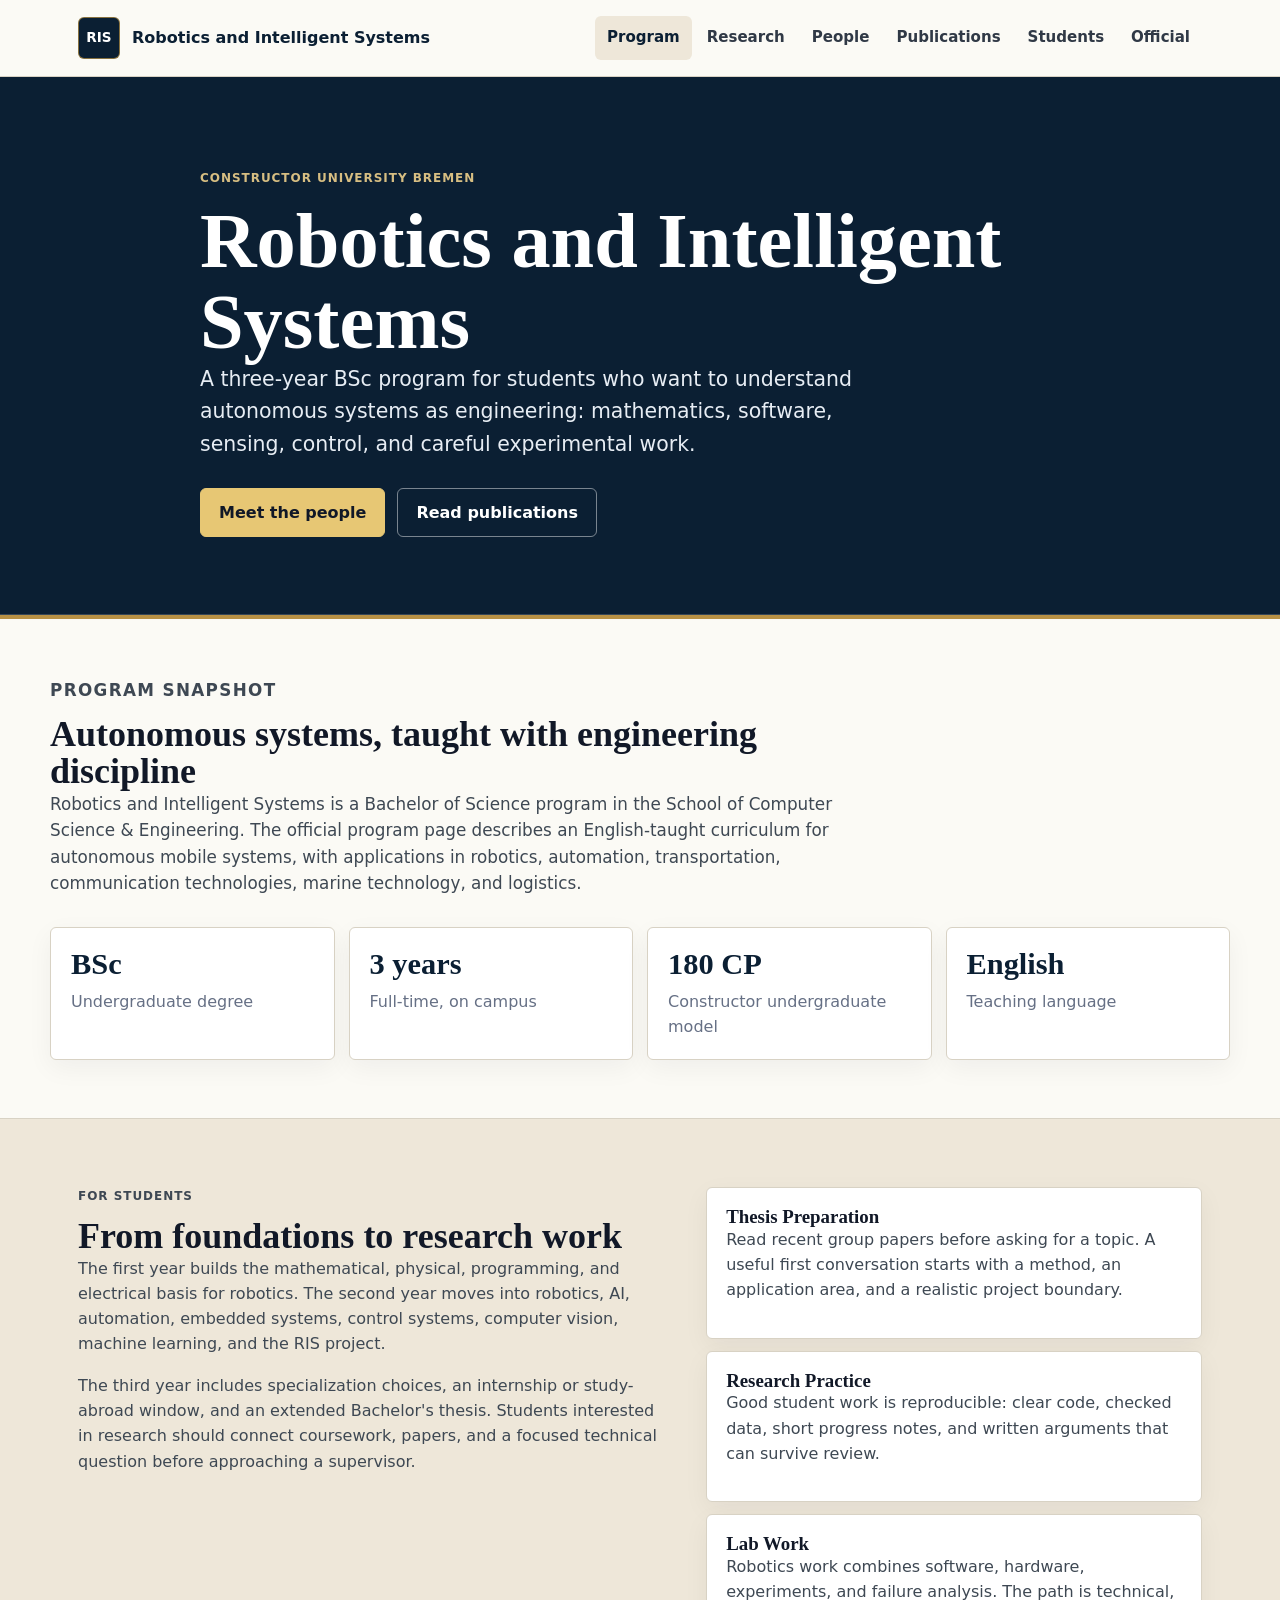
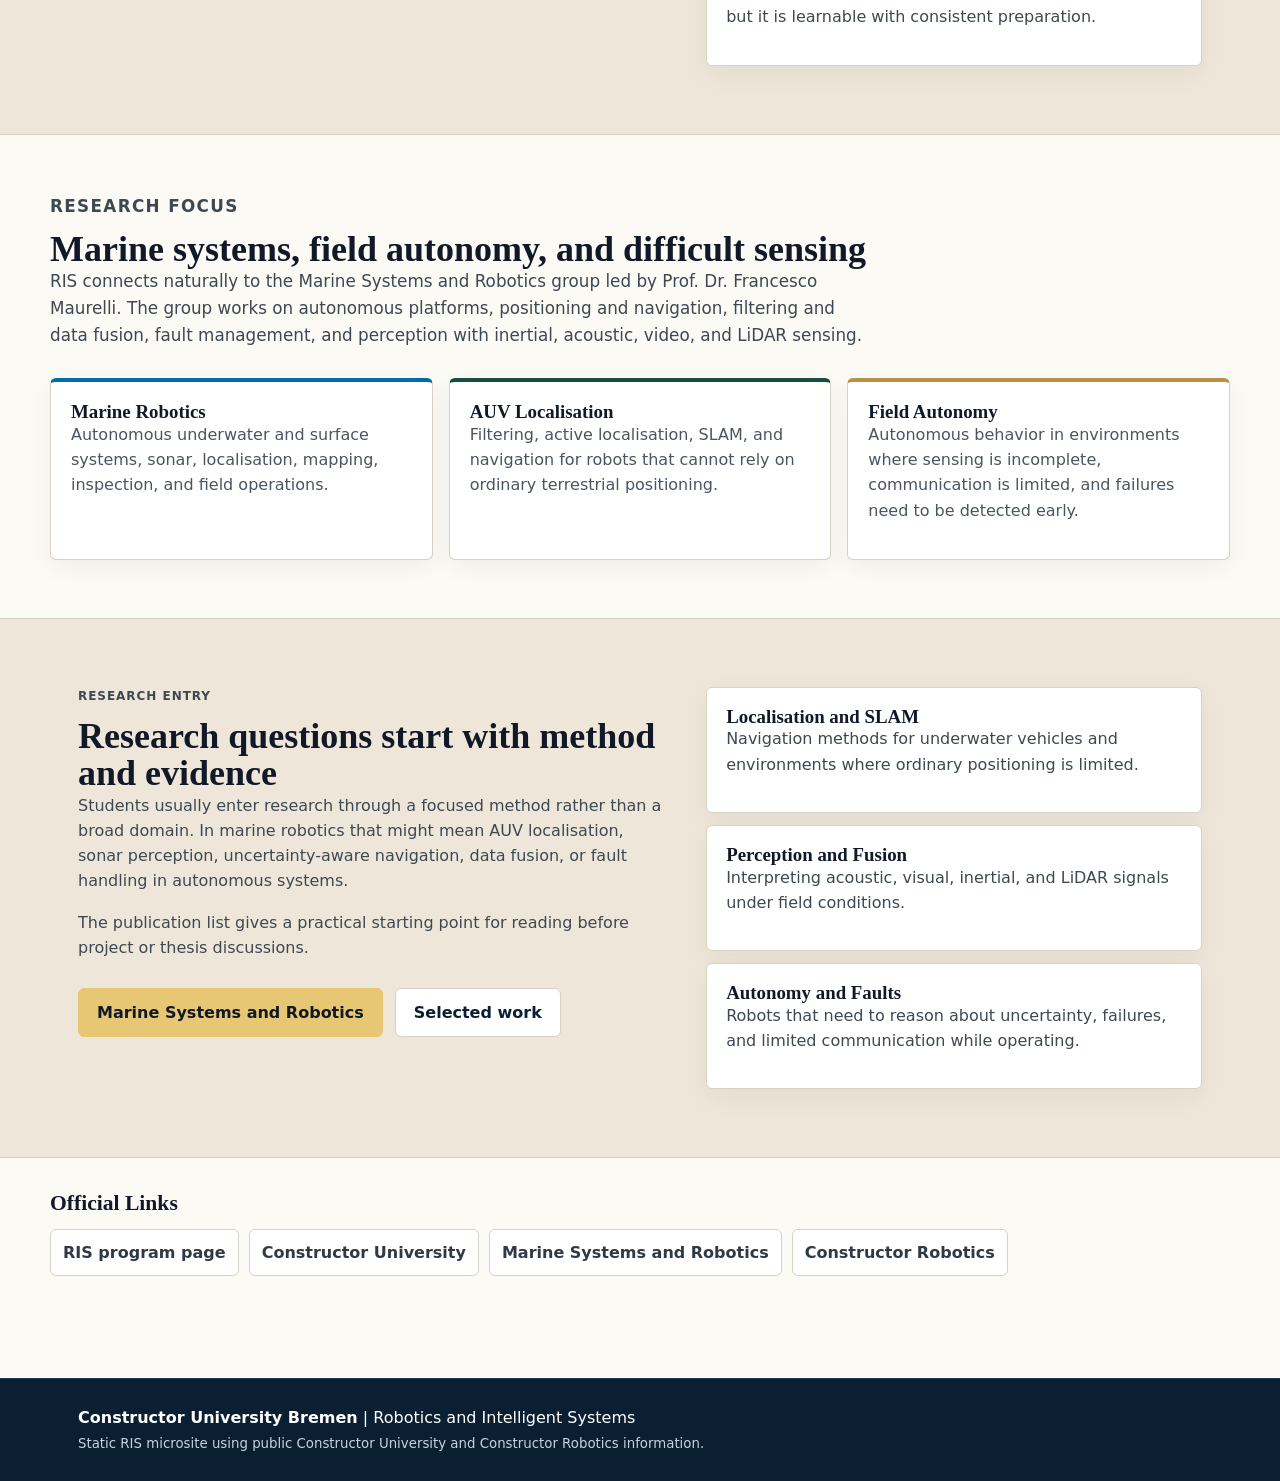
==== index.html @ 4150ec36 "Polish public copy and research navigation" ====
<!doctype html>
<html lang="en">
<head>
  <title>Robotics and Intelligent Systems | Constructor University</title>
  <meta charset="utf-8">
  <meta name="viewport" content="width=device-width, initial-scale=1">
  <meta name="theme-color" content="#0B1F33">
  <meta name="description" content="Robotics and Intelligent Systems at Constructor University: program context, research groups, Maurelli publications, and student starting points.">
  <meta property="og:title" content="Robotics and Intelligent Systems | Constructor University">
  <meta property="og:description" content="A compact hub for the RIS program, people, research themes, projects, and publications.">
  <meta property="og:type" content="website">
  <link rel="icon" href="data:image/svg+xml,%3Csvg xmlns='http://www.w3.org/2000/svg' viewBox='0 0 32 32'%3E%3Crect width='32' height='32' rx='6' fill='%23008CE2'/%3E%3Cpath d='M7 22V10h7.2c2.7 0 4.5 1.5 4.5 3.8 0 1.7-.9 3-2.3 3.5L20 22h-3.7l-3.1-4.1h-2.8V22H7zm3.4-6.8H14c.8 0 1.3-.5 1.3-1.2s-.5-1.2-1.3-1.2h-3.6v2.4zM22 22V10h3.4v12H22z' fill='white'/%3E%3C/svg%3E">
  <link rel="stylesheet" href="assets/css/styles.css">
</head>
<body>
<header class="site-header" role="banner">
  <div class="container header-inner">
    <a class="brand" href="index.html" aria-label="RIS home">
      <span class="brand-mark" aria-hidden="true">RIS</span>
      <span class="brand-text">Robotics and Intelligent Systems</span>
    </a>
    <button class="nav-toggle" aria-expanded="false" aria-controls="site-nav">Menu</button>
    <nav id="site-nav" class="site-nav" role="navigation" aria-label="Primary">
      <a href="index.html">Program</a>
      <a href="projects.html">Research</a>
      <a href="people.html">People</a>
      <a href="publications.html">Publications</a>
      <a href="news.html">Students</a>
      <a href="https://constructor.university/" target="_blank" rel="noopener">Official</a>
    </nav>
  </div>
</header>

<main id="main" role="main">
  <section class="hero hero-home">
    <div class="hero-scrim"></div>
    <div class="container hero-content">
      <p class="eyebrow">Constructor University Bremen</p>
      <h1>Robotics and Intelligent Systems</h1>
      <p class="lede">A three-year BSc program for students who want to understand autonomous systems as engineering: mathematics, software, sensing, control, and careful experimental work.</p>
      <div class="cta-row">
        <a class="btn btn-primary" href="people.html">Meet the people</a>
        <a class="btn btn-secondary" href="publications.html">Read publications</a>
      </div>
    </div>
  </section>

  <section class="container section">
    <div class="section-heading">
      <p class="eyebrow">Program Snapshot</p>
      <h2>Autonomous systems, taught with engineering discipline</h2>
      <p>Robotics and Intelligent Systems is a Bachelor of Science program in the School of Computer Science &amp; Engineering. The official program page describes an English-taught curriculum for autonomous mobile systems, with applications in robotics, automation, transportation, communication technologies, marine technology, and logistics.</p>
    </div>
    <div class="stat-grid">
      <article class="stat-card">
        <span class="stat-value">BSc</span>
        <span class="stat-label">Undergraduate degree</span>
      </article>
      <article class="stat-card">
        <span class="stat-value">3 years</span>
        <span class="stat-label">Full-time, on campus</span>
      </article>
      <article class="stat-card">
        <span class="stat-value">180 CP</span>
        <span class="stat-label">Constructor undergraduate model</span>
      </article>
      <article class="stat-card">
        <span class="stat-value">English</span>
        <span class="stat-label">Teaching language</span>
      </article>
    </div>
  </section>

  <section class="band">
    <div class="container split">
      <div>
        <p class="eyebrow">For Students</p>
        <h2>From foundations to research work</h2>
        <p>The first year builds the mathematical, physical, programming, and electrical basis for robotics. The second year moves into robotics, AI, automation, embedded systems, control systems, computer vision, machine learning, and the RIS project.</p>
        <p>The third year includes specialization choices, an internship or study-abroad window, and an extended Bachelor's thesis. Students interested in research should connect coursework, papers, and a focused technical question before approaching a supervisor.</p>
      </div>
      <div class="feature-list" aria-label="Program themes">
        <article>
          <h3>Thesis Preparation</h3>
          <p>Read recent group papers before asking for a topic. A useful first conversation starts with a method, an application area, and a realistic project boundary.</p>
        </article>
        <article>
          <h3>Research Practice</h3>
          <p>Good student work is reproducible: clear code, checked data, short progress notes, and written arguments that can survive review.</p>
        </article>
        <article>
          <h3>Lab Work</h3>
          <p>Robotics work combines software, hardware, experiments, and failure analysis. The path is technical, but it is learnable with consistent preparation.</p>
        </article>
      </div>
    </div>
  </section>

  <section class="container section">
    <div class="section-heading">
      <p class="eyebrow">Research Focus</p>
      <h2>Marine systems, field autonomy, and difficult sensing</h2>
      <p>RIS connects naturally to the Marine Systems and Robotics group led by Prof. Dr. Francesco Maurelli. The group works on autonomous platforms, positioning and navigation, filtering and data fusion, fault management, and perception with inertial, acoustic, video, and LiDAR sensing.</p>
    </div>
    <div class="card-grid three">
      <article class="card project-card">
        <h3>Marine Robotics</h3>
        <p>Autonomous underwater and surface systems, sonar, localisation, mapping, inspection, and field operations.</p>
      </article>
      <article class="card project-card">
        <h3>AUV Localisation</h3>
        <p>Filtering, active localisation, SLAM, and navigation for robots that cannot rely on ordinary terrestrial positioning.</p>
      </article>
      <article class="card project-card">
        <h3>Field Autonomy</h3>
        <p>Autonomous behavior in environments where sensing is incomplete, communication is limited, and failures need to be detected early.</p>
      </article>
    </div>
  </section>

  <section class="band">
    <div class="container split">
      <div>
        <p class="eyebrow">Research Entry</p>
        <h2>Research questions start with method and evidence</h2>
        <p>Students usually enter research through a focused method rather than a broad domain. In marine robotics that might mean AUV localisation, sonar perception, uncertainty-aware navigation, data fusion, or fault handling in autonomous systems.</p>
        <p>The publication list gives a practical starting point for reading before project or thesis discussions.</p>
        <div class="cta-row">
          <a class="btn btn-primary" href="groups/marine-systems-and-robotics.html">Marine Systems and Robotics</a>
          <a class="btn btn-secondary" href="publications.html">Selected work</a>
        </div>
      </div>
      <div class="feature-list" aria-label="Research entry points">
        <article>
          <h3>Localisation and SLAM</h3>
          <p>Navigation methods for underwater vehicles and environments where ordinary positioning is limited.</p>
        </article>
        <article>
          <h3>Perception and Fusion</h3>
          <p>Interpreting acoustic, visual, inertial, and LiDAR signals under field conditions.</p>
        </article>
        <article>
          <h3>Autonomy and Faults</h3>
          <p>Robots that need to reason about uncertainty, failures, and limited communication while operating.</p>
        </article>
      </div>
    </div>
  </section>

  <section class="container section sources">
    <h2>Official Links</h2>
    <div class="link-grid">
      <a href="https://constructorcampus.org/programs/undergraduate-education/robotics-intelligent-systems" target="_blank" rel="noopener">RIS program page</a>
      <a href="https://constructor.university/" target="_blank" rel="noopener">Constructor University</a>
      <a href="https://constructor.university/research/school-computer-science-engineering/marine-systems-and-robotics" target="_blank" rel="noopener">Marine Systems and Robotics</a>
      <a href="https://robotics.constructor.university/" target="_blank" rel="noopener">Constructor Robotics</a>
    </div>
  </section>
</main>

<footer class="site-footer" role="contentinfo">
  <div class="container footer-inner">
    <p><strong><a href="https://constructor.university/" target="_blank" rel="noopener">Constructor University Bremen</a></strong> | Robotics and Intelligent Systems</p>
    <p><small>Static RIS microsite using public Constructor University and Constructor Robotics information.</small></p>
  </div>
</footer>
<script src="assets/js/reviewed-data.js"></script>
<script src="assets/js/main.js"></script>
</body>
</html>
---- assets/css/styles.css ----
:root{
  --navy:#0B1F33;
  --navy-2:#102A43;
  --ink:#111827;
  --graphite:#303946;
  --muted:#667085;
  --paper:#FBFAF5;
  --surface:#FFFFFF;
  --surface-soft:#F5F1E8;
  --line:#D8D2C4;
  --blue:#006CA8;
  --green:#174D42;
  --gold:#B89145;
  --oxblood:#7A1F2A;
  --shadow:0 18px 48px rgba(17,24,39,.12);
}

*{box-sizing:border-box}
html{scroll-behavior:smooth}
body{
  margin:0;
  background:var(--paper);
  color:var(--ink);
  font-family:Inter,Aptos,system-ui,-apple-system,Segoe UI,Roboto,Arial,sans-serif;
  line-height:1.58;
}
a{color:var(--blue);text-decoration:none}
a:hover{text-decoration:underline}
p{margin:0 0 1rem}
h1,h2,h3{
  margin:0;
  color:var(--ink);
  font-family:Georgia,"Times New Roman",serif;
  font-weight:700;
  line-height:1.04;
  letter-spacing:0;
}
h1{font-size:4.9rem;max-width:880px}
h2{font-size:2.25rem}
h3{font-size:1.18rem}
ul{margin-top:.4rem}
.container{max-width:1180px;margin:0 auto;padding:0 28px}

.site-header{
  position:sticky;
  top:0;
  z-index:30;
  background:rgba(251,250,245,.96);
  border-bottom:1px solid var(--line);
  backdrop-filter:blur(16px);
}
.header-inner{
  min-height:76px;
  display:flex;
  align-items:center;
  gap:18px;
}
.brand{
  display:flex;
  align-items:center;
  gap:12px;
  color:var(--navy);
  font-weight:760;
}
.brand:hover{text-decoration:none}
.brand-mark{
  display:inline-grid;
  place-items:center;
  width:42px;
  height:42px;
  border:1px solid rgba(184,145,69,.72);
  border-radius:6px;
  background:var(--navy);
  color:#fff;
  font-size:.85rem;
  font-weight:840;
}
.brand-text{font-size:1rem;line-height:1.15}
.site-nav{
  margin-left:auto;
  display:flex;
  align-items:center;
  gap:3px;
}
.site-nav a{
  color:var(--graphite);
  font-size:.94rem;
  font-weight:700;
  padding:10px 12px;
  border-radius:6px;
}
.site-nav a:hover,
.site-nav a[aria-current="page"]{
  background:#EEE7D9;
  color:var(--navy);
  text-decoration:none;
}
.nav-toggle{
  display:none;
  margin-left:auto;
  border:1px solid var(--line);
  background:var(--surface);
  color:var(--navy);
  border-radius:6px;
  padding:9px 12px;
  font-weight:750;
}

.hero{
  position:relative;
  min-height:540px;
  display:grid;
  align-items:center;
  background:var(--navy);
  border-bottom:4px solid var(--gold);
}
.hero::after{
  content:"";
  position:absolute;
  inset:auto 0 0;
  height:1px;
  background:rgba(255,255,255,.18);
}
.hero-scrim{display:none}
.hero-content{
  position:relative;
  padding-top:92px;
  padding-bottom:78px;
}
.hero .eyebrow{color:#D7BE82}
.hero h1{color:#fff}
.hero .lede{
  max-width:720px;
  color:#E7EDF4;
  font-size:1.28rem;
}
.eyebrow{
  margin:0 0 12px;
  color:var(--oxblood);
  font-size:.75rem;
  font-weight:840;
  letter-spacing:.08em;
  text-transform:uppercase;
}
.lede{
  color:#364252;
  font-size:1.16rem;
}
.cta-row{
  display:flex;
  flex-wrap:wrap;
  gap:12px;
  margin-top:28px;
}
.btn{
  display:inline-flex;
  align-items:center;
  justify-content:center;
  min-height:44px;
  padding:11px 18px;
  border-radius:6px;
  border:1px solid var(--line);
  font-weight:800;
}
.btn:hover{text-decoration:none}
.btn-primary{
  color:#111827;
  background:#E7C774;
  border-color:#E7C774;
}
.btn-primary:hover{background:#D7B557}
.btn-secondary{
  color:#fff;
  background:transparent;
  border-color:rgba(255,255,255,.45);
}
.btn-secondary:hover{background:rgba(255,255,255,.1)}
.band .btn-secondary,
.section .btn-secondary{
  color:var(--navy);
  background:#fff;
  border-color:var(--line);
}
.band .btn-secondary:hover,
.section .btn-secondary:hover{
  background:#F3E9D7;
}

.page{
  padding-top:68px;
  padding-bottom:24px;
}
.page-intro{
  padding:10px 0 38px;
  max-width:900px;
}
.page-intro h1{
  max-width:960px;
  font-size:4.2rem;
}
.page-intro p:last-child{
  margin-top:18px;
  max-width:780px;
  color:#374151;
  font-size:1.12rem;
}

.section{padding:58px 0}
.section-heading{
  max-width:820px;
  margin-bottom:30px;
}
.section-heading p{
  color:#3E4853;
  font-size:1.05rem;
}
.section-heading.compact{max-width:780px}
.band{
  background:#EEE7D9;
  border-top:1px solid var(--line);
  border-bottom:1px solid var(--line);
  padding:68px 0;
}
.band.inset{
  border:1px solid var(--line);
  border-left:5px solid var(--gold);
  border-radius:6px;
  padding:34px;
  margin:36px 0;
  background:#fff;
}
.split{
  display:grid;
  grid-template-columns:minmax(0,1.02fr) minmax(300px,.86fr);
  gap:40px;
  align-items:start;
}
.split p{color:#3E4853}

.stat-grid{
  display:grid;
  grid-template-columns:repeat(4,1fr);
  gap:14px;
}
.stat-card,
.card,
.feature-list article,
.callout,
.project-list article{
  border:1px solid var(--line);
  border-radius:6px;
  background:var(--surface);
  box-shadow:0 8px 26px rgba(17,24,39,.05);
}
.stat-card{padding:20px}
.stat-value{
  display:block;
  color:var(--navy);
  font-family:Georgia,"Times New Roman",serif;
  font-size:1.9rem;
  font-weight:700;
  line-height:1.08;
}
.stat-label{
  display:block;
  margin-top:8px;
  color:var(--muted);
}

.feature-list{display:grid;gap:12px}
.feature-list article,
.callout{padding:19px}
.feature-list p,
.callout p{color:#3E4853}
.callout{border-top:4px solid var(--green)}

.card-grid{
  display:grid;
  grid-template-columns:repeat(auto-fit,minmax(250px,1fr));
  gap:16px;
}
.card-grid.three{grid-template-columns:repeat(3,1fr)}
.card{padding:20px}
.card p{color:#4A5561}
.project-card{border-top:4px solid var(--blue)}
.project-card:nth-child(2n){border-top-color:var(--green)}
.project-card:nth-child(3n){border-top-color:var(--gold)}
.project-card:nth-child(4n){border-top-color:var(--oxblood)}

.people-grid{
  display:grid;
  grid-template-columns:1fr;
  gap:18px;
}
.person-card{
  border:1px solid var(--line);
  border-left:5px solid var(--navy);
  border-radius:6px;
  overflow:hidden;
  background:#fff;
  box-shadow:var(--shadow);
}
.person-body{padding:28px}
.role{
  color:var(--green);
  font-weight:740;
}
.tag-row{
  display:flex;
  flex-wrap:wrap;
  gap:8px;
  margin:16px 0 18px;
}
.tag-row span,
.badge{
  border:1px solid #CDBE9A;
  background:#F8F2E5;
  color:#4B3B1C;
  border-radius:999px;
  padding:5px 10px;
  font-size:.85rem;
  font-weight:720;
}
.links{
  display:flex;
  flex-wrap:wrap;
  gap:12px;
  margin:0;
}
.links a,
.link-grid a,
.pub-card>a,
.timeline-item a{font-weight:760}

.check-list{
  list-style:none;
  padding:0;
  margin:14px 0 0;
  display:grid;
  gap:10px;
}
.check-list li{
  position:relative;
  padding-left:24px;
  color:#3E4853;
}
.check-list li::before{
  content:"";
  position:absolute;
  left:0;
  top:.5em;
  width:10px;
  height:10px;
  border-radius:50%;
  background:var(--gold);
  box-shadow:0 0 0 3px #F6F0E2;
}

.project-list{
  display:grid;
  grid-template-columns:repeat(2,1fr);
  gap:14px;
}
.project-list article{padding:18px}
.project-list p{color:#4A5561}
.project-list span{
  display:inline-flex;
  margin-top:6px;
  color:#4A3412;
  background:#F8F2E5;
  border:1px solid #D8C28E;
  border-radius:999px;
  padding:4px 9px;
  font-size:.82rem;
  font-weight:780;
}

.filter-bar{
  display:flex;
  flex-wrap:wrap;
  gap:8px;
  margin-bottom:20px;
}
.filter-button{
  appearance:none;
  border:1px solid var(--line);
  border-radius:6px;
  background:#fff;
  color:var(--graphite);
  padding:9px 13px;
  font-weight:790;
  cursor:pointer;
}
.filter-button.active,
.filter-button:hover{
  color:#fff;
  border-color:var(--navy);
  background:var(--navy);
}
.pubs{display:grid;gap:12px}
.pub-card{
  display:grid;
  grid-template-columns:minmax(0,1fr) auto;
  gap:22px;
  align-items:center;
  border:1px solid var(--line);
  border-left:4px solid var(--green);
  border-radius:6px;
  padding:18px;
  background:#fff;
}
.pub-card.is-hidden{display:none}
.pub-card h2{
  font-family:Inter,Aptos,system-ui,-apple-system,Segoe UI,Roboto,Arial,sans-serif;
  font-size:1.08rem;
  line-height:1.25;
  font-weight:800;
}
.pub-year{
  color:var(--oxblood);
  font-weight:840;
  margin:0 0 7px;
}
.pub-meta,
.pub-source{
  color:#4A5561;
  margin:8px 0 0;
}
.pub-source{
  color:#7A6A48;
  font-size:.88rem;
}
.pub-card>a{
  display:inline-flex;
  justify-content:center;
  align-items:center;
  min-width:76px;
  border:1px solid var(--line);
  border-radius:6px;
  padding:8px 10px;
  color:var(--navy);
}
.pub-card>a:hover{
  background:#F3E9D7;
  text-decoration:none;
}

.timeline{display:grid;gap:18px}
.timeline-item{
  display:grid;
  grid-template-columns:124px minmax(0,1fr);
  gap:22px;
  border-top:1px solid var(--line);
  padding-top:24px;
}
.timeline-item>span{
  display:inline-flex;
  align-items:center;
  justify-content:center;
  width:96px;
  height:42px;
  border-radius:999px;
  color:#fff;
  background:var(--green);
  font-weight:820;
}
.timeline-item:nth-child(2)>span{background:var(--navy)}
.timeline-item:nth-child(3)>span{background:var(--oxblood)}
.timeline-item:nth-child(4)>span{background:var(--gold);color:#1F2937}
.timeline-item p{color:#4A5561}

.sources{padding-top:34px}
.sources h2{
  font-size:1.35rem;
  margin-bottom:14px;
}
.link-grid{
  display:flex;
  flex-wrap:wrap;
  gap:10px;
}
.link-grid a{
  border:1px solid var(--line);
  border-radius:6px;
  padding:10px 12px;
  color:var(--graphite);
  background:#fff;
}
.link-grid a:hover{
  text-decoration:none;
  background:#F3E9D7;
}

.note{
  color:var(--muted);
  font-size:.94rem;
}
.source-note{
  border-left:4px solid var(--gold);
  padding-left:16px;
  color:#475467;
}

.site-footer{
  margin-top:44px;
  border-top:1px solid #1E3A56;
  background:var(--navy);
  color:#fff;
}
.footer-inner{padding:26px 28px}
.site-footer p{margin:0}
.site-footer a{color:#fff}
.site-footer small{color:#C8D2DC}

@media (max-width:920px){
  .container{padding:0 20px}
  .header-inner{min-height:66px}
  .brand-text{max-width:230px}
  .nav-toggle{display:inline-flex}
  .site-nav{
    display:none;
    position:absolute;
    top:66px;
    left:20px;
    right:20px;
    margin:0;
    flex-direction:column;
    align-items:stretch;
    gap:4px;
    padding:10px;
    background:#fff;
    border:1px solid var(--line);
    border-radius:6px;
    box-shadow:var(--shadow);
  }
  .site-nav.open{display:flex}
  h1{font-size:3.2rem}
  .page-intro h1{font-size:3rem}
  .hero{min-height:auto}
  .hero-content{padding-top:66px;padding-bottom:56px}
  .stat-grid,
  .card-grid.three,
  .project-list,
  .split{
    grid-template-columns:1fr;
  }
}

@media (max-width:560px){
  .container{padding:0 16px}
  h1{font-size:2.45rem}
  h2{font-size:1.85rem}
  .page{padding-top:42px}
  .page-intro h1{font-size:2.35rem}
  .section{padding:40px 0}
  .band{padding:44px 0}
  .band.inset{
    padding:22px;
    margin:24px 0;
  }
  .cta-row{align-items:stretch;flex-direction:column}
  .btn{width:100%}
  .pub-card{
    grid-template-columns:1fr;
    gap:12px;
  }
  .pub-card>a{justify-self:start}
  .timeline-item{
    grid-template-columns:1fr;
    gap:12px;
  }
  .timeline-item>span{width:max-content;padding:0 18px}
  .brand-mark{width:38px;height:38px}
  .brand-text{font-size:.92rem;max-width:178px}
}
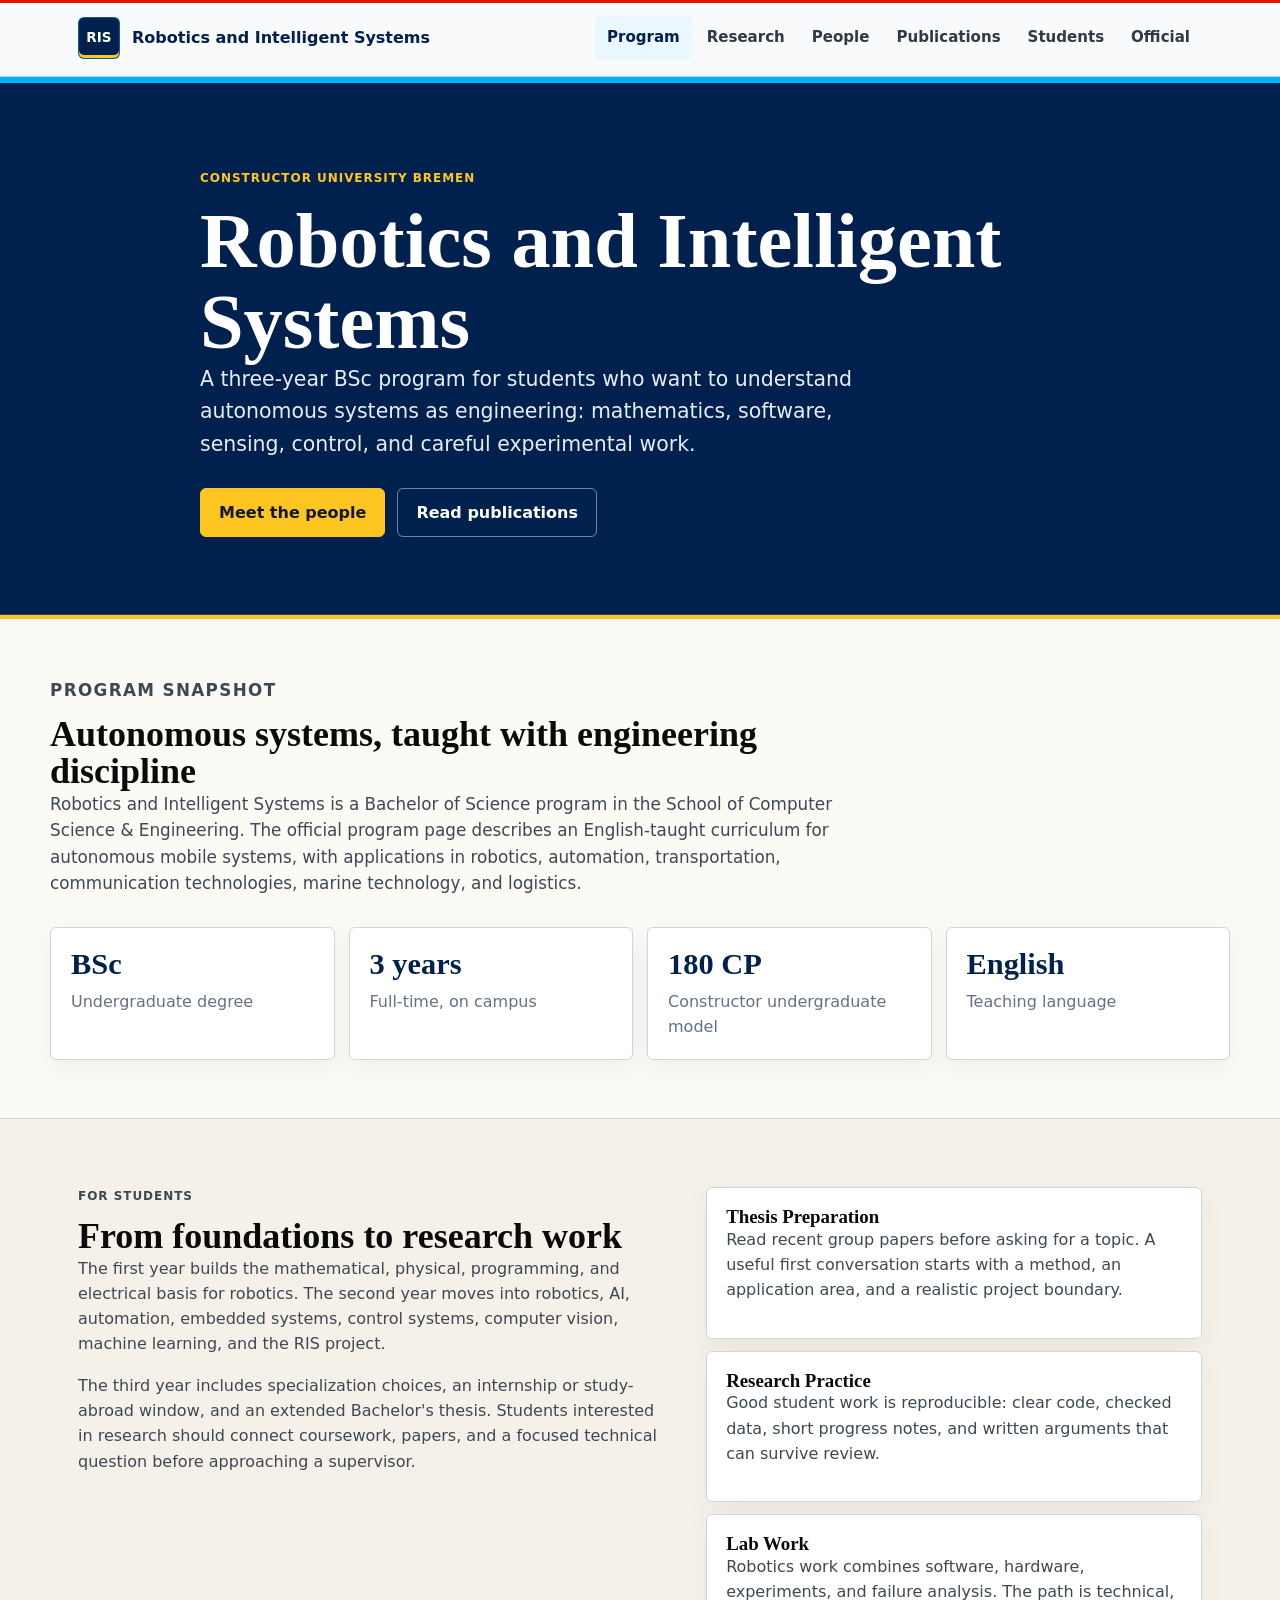
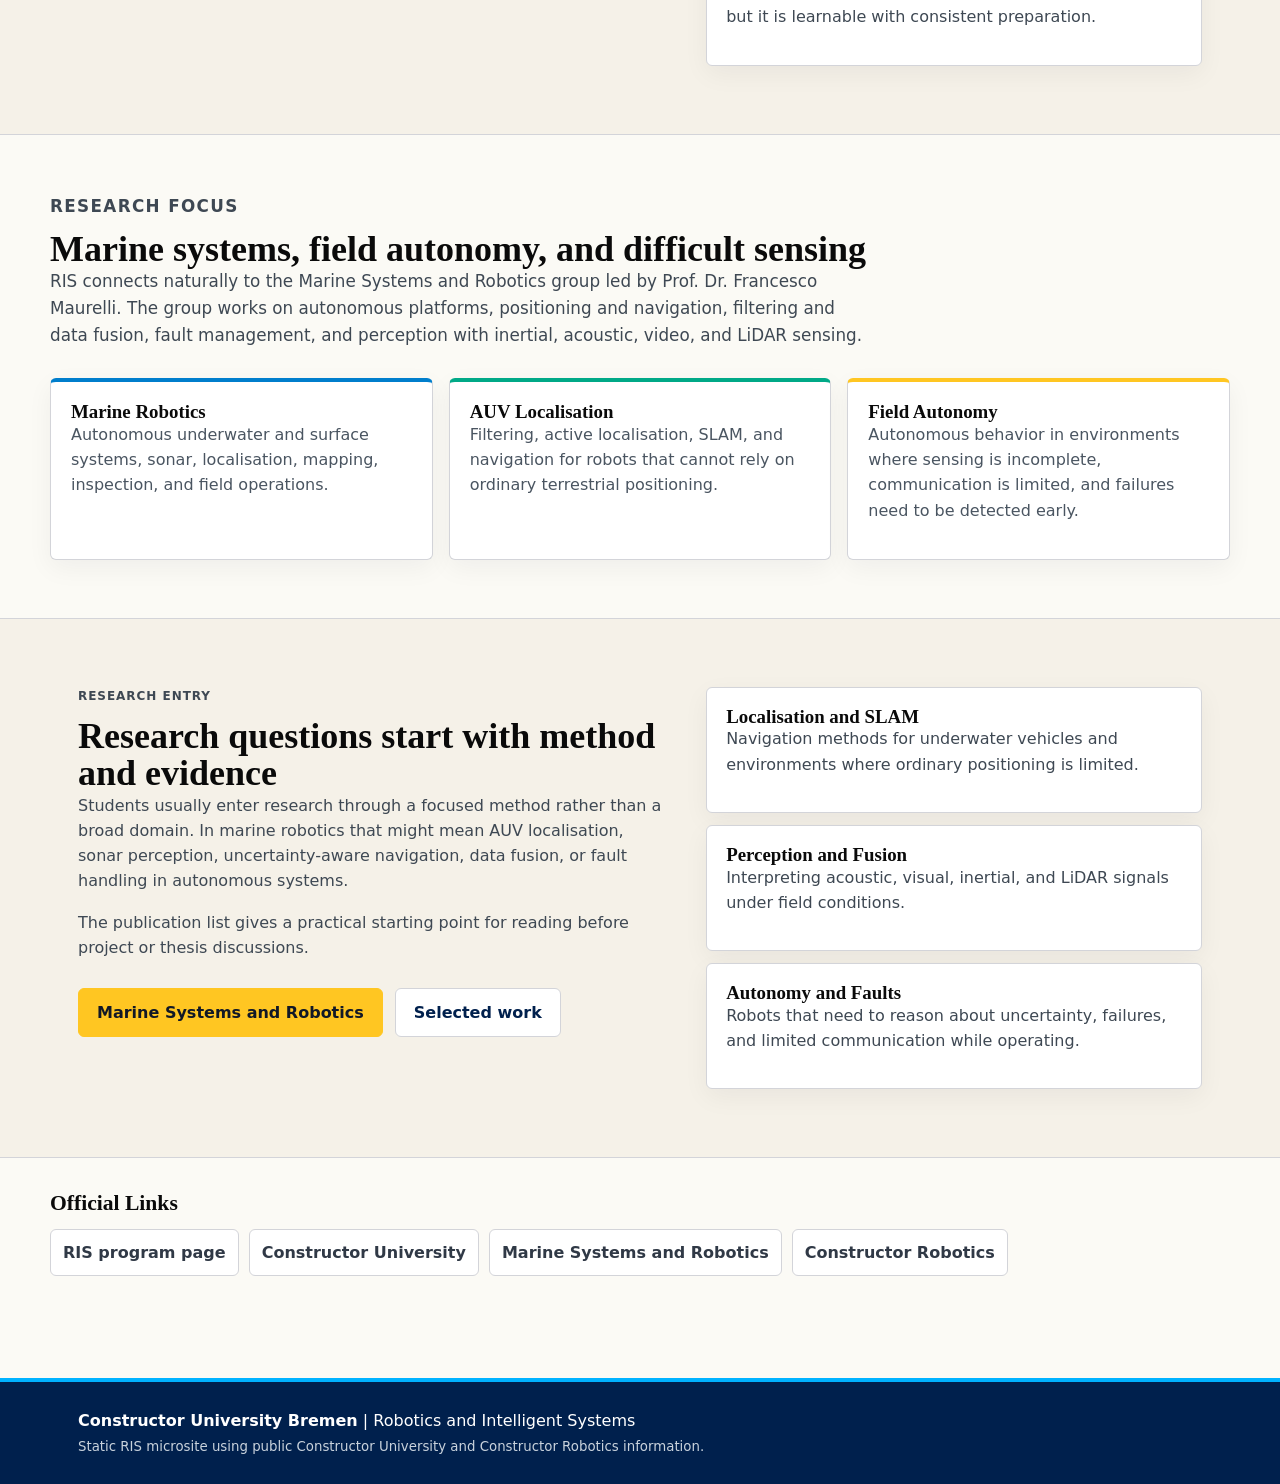
==== commit 9101508c: "Tune Constructor color accents" ====
--- a/index.html
+++ b/index.html
@@ -4,7 +4,7 @@
   <title>Robotics and Intelligent Systems | Constructor University</title>
   <meta charset="utf-8">
   <meta name="viewport" content="width=device-width, initial-scale=1">
-  <meta name="theme-color" content="#0B1F33">
+  <meta name="theme-color" content="#00204D">
   <meta name="description" content="Robotics and Intelligent Systems at Constructor University: program context, research groups, Maurelli publications, and student starting points.">
   <meta property="og:title" content="Robotics and Intelligent Systems | Constructor University">
   <meta property="og:description" content="A compact hub for the RIS program, people, research themes, projects, and publications.">
--- a/assets/css/styles.css
+++ b/assets/css/styles.css
@@ -1,17 +1,24 @@
 :root{
-  --navy:#0B1F33;
-  --navy-2:#102A43;
-  --ink:#111827;
+  --constructor-navy:#00204D;
+  --constructor-navy-deep:#001A3E;
+  --constructor-red:#E01600;
+  --constructor-red-deep:#B31200;
+  --constructor-yellow:#FFC622;
+  --constructor-sky:#00B2FF;
+  --constructor-teal:#00A987;
+  --navy:#00204D;
+  --navy-2:#001A3E;
+  --ink:#0A0A0A;
   --graphite:#303946;
   --muted:#667085;
   --paper:#FBFAF5;
   --surface:#FFFFFF;
   --surface-soft:#F5F1E8;
-  --line:#D8D2C4;
-  --blue:#006CA8;
-  --green:#174D42;
+  --line:#D3D4D9;
+  --blue:#007ECC;
+  --green:#00695F;
   --gold:#B89145;
-  --oxblood:#7A1F2A;
+  --oxblood:#B31200;
   --shadow:0 18px 48px rgba(17,24,39,.12);
 }
 
@@ -19,7 +26,7 @@
 html{scroll-behavior:smooth}
 body{
   margin:0;
-  background:var(--paper);
+  background:linear-gradient(180deg,#F9FAFB 0,#FBFAF5 360px);
   color:var(--ink);
   font-family:Inter,Aptos,system-ui,-apple-system,Segoe UI,Roboto,Arial,sans-serif;
   line-height:1.58;
@@ -45,8 +52,9 @@
   position:sticky;
   top:0;
   z-index:30;
-  background:rgba(251,250,245,.96);
+  background:rgba(249,250,251,.96);
   border-bottom:1px solid var(--line);
+  box-shadow:inset 0 3px 0 var(--constructor-red);
   backdrop-filter:blur(16px);
 }
 .header-inner{
@@ -68,12 +76,13 @@
   place-items:center;
   width:42px;
   height:42px;
-  border:1px solid rgba(184,145,69,.72);
+  border:1px solid rgba(0,178,255,.45);
   border-radius:6px;
   background:var(--navy);
   color:#fff;
   font-size:.85rem;
   font-weight:840;
+  box-shadow:inset 0 -3px 0 var(--constructor-yellow);
 }
 .brand-text{font-size:1rem;line-height:1.15}
 .site-nav{
@@ -91,7 +100,7 @@
 }
 .site-nav a:hover,
 .site-nav a[aria-current="page"]{
-  background:#EEE7D9;
+  background:#EAF7FF;
   color:var(--navy);
   text-decoration:none;
 }
@@ -112,7 +121,8 @@
   display:grid;
   align-items:center;
   background:var(--navy);
-  border-bottom:4px solid var(--gold);
+  border-bottom:4px solid var(--constructor-yellow);
+  box-shadow:inset 0 6px 0 var(--constructor-sky);
 }
 .hero::after{
   content:"";
@@ -127,7 +137,7 @@
   padding-top:92px;
   padding-bottom:78px;
 }
-.hero .eyebrow{color:#D7BE82}
+.hero .eyebrow{color:var(--constructor-yellow)}
 .hero h1{color:#fff}
 .hero .lede{
   max-width:720px;
@@ -165,10 +175,10 @@
 .btn:hover{text-decoration:none}
 .btn-primary{
   color:#111827;
-  background:#E7C774;
-  border-color:#E7C774;
-}
-.btn-primary:hover{background:#D7B557}
+  background:var(--constructor-yellow);
+  border-color:var(--constructor-yellow);
+}
+.btn-primary:hover{background:#FFCC38}
 .btn-secondary{
   color:#fff;
   background:transparent;
@@ -183,7 +193,7 @@
 }
 .band .btn-secondary:hover,
 .section .btn-secondary:hover{
-  background:#F3E9D7;
+  background:#EAF7FF;
 }
 
 .page{
@@ -216,14 +226,14 @@
 }
 .section-heading.compact{max-width:780px}
 .band{
-  background:#EEE7D9;
+  background:#F5F1E8;
   border-top:1px solid var(--line);
   border-bottom:1px solid var(--line);
   padding:68px 0;
 }
 .band.inset{
   border:1px solid var(--line);
-  border-left:5px solid var(--gold);
+  border-left:5px solid var(--constructor-red);
   border-radius:6px;
   padding:34px;
   margin:36px 0;
@@ -283,9 +293,9 @@
 .card{padding:20px}
 .card p{color:#4A5561}
 .project-card{border-top:4px solid var(--blue)}
-.project-card:nth-child(2n){border-top-color:var(--green)}
-.project-card:nth-child(3n){border-top-color:var(--gold)}
-.project-card:nth-child(4n){border-top-color:var(--oxblood)}
+.project-card:nth-child(2n){border-top-color:var(--constructor-teal)}
+.project-card:nth-child(3n){border-top-color:var(--constructor-yellow)}
+.project-card:nth-child(4n){border-top-color:var(--constructor-red)}
 
 .people-grid{
   display:grid;
@@ -313,9 +323,9 @@
 }
 .tag-row span,
 .badge{
-  border:1px solid #CDBE9A;
-  background:#F8F2E5;
-  color:#4B3B1C;
+  border:1px solid #F4DAA6;
+  background:#FFF4D3;
+  color:#564410;
   border-radius:999px;
   padding:5px 10px;
   font-size:.85rem;
@@ -352,8 +362,8 @@
   width:10px;
   height:10px;
   border-radius:50%;
-  background:var(--gold);
-  box-shadow:0 0 0 3px #F6F0E2;
+  background:var(--constructor-teal);
+  box-shadow:0 0 0 3px #DDF4EF;
 }
 
 .project-list{
@@ -366,9 +376,9 @@
 .project-list span{
   display:inline-flex;
   margin-top:6px;
-  color:#4A3412;
-  background:#F8F2E5;
-  border:1px solid #D8C28E;
+  color:#564410;
+  background:#FFF4D3;
+  border:1px solid #F4DAA6;
   border-radius:999px;
   padding:4px 9px;
   font-size:.82rem;
@@ -396,6 +406,7 @@
   color:#fff;
   border-color:var(--navy);
   background:var(--navy);
+  box-shadow:inset 0 -3px 0 var(--constructor-red);
 }
 .pubs{display:grid;gap:12px}
 .pub-card{
@@ -404,7 +415,7 @@
   gap:22px;
   align-items:center;
   border:1px solid var(--line);
-  border-left:4px solid var(--green);
+  border-left:4px solid var(--constructor-teal);
   border-radius:6px;
   padding:18px;
   background:#fff;
@@ -441,7 +452,7 @@
   color:var(--navy);
 }
 .pub-card>a:hover{
-  background:#F3E9D7;
+  background:#EAF7FF;
   text-decoration:none;
 }
 
@@ -461,12 +472,12 @@
   height:42px;
   border-radius:999px;
   color:#fff;
-  background:var(--green);
+  background:var(--constructor-teal);
   font-weight:820;
 }
 .timeline-item:nth-child(2)>span{background:var(--navy)}
-.timeline-item:nth-child(3)>span{background:var(--oxblood)}
-.timeline-item:nth-child(4)>span{background:var(--gold);color:#1F2937}
+.timeline-item:nth-child(3)>span{background:var(--constructor-red)}
+.timeline-item:nth-child(4)>span{background:var(--constructor-yellow);color:#1F2937}
 .timeline-item p{color:#4A5561}
 
 .sources{padding-top:34px}
@@ -488,7 +499,7 @@
 }
 .link-grid a:hover{
   text-decoration:none;
-  background:#F3E9D7;
+  background:#EAF7FF;
 }
 
 .note{
@@ -503,7 +514,7 @@
 
 .site-footer{
   margin-top:44px;
-  border-top:1px solid #1E3A56;
+  border-top:4px solid var(--constructor-sky);
   background:var(--navy);
   color:#fff;
 }
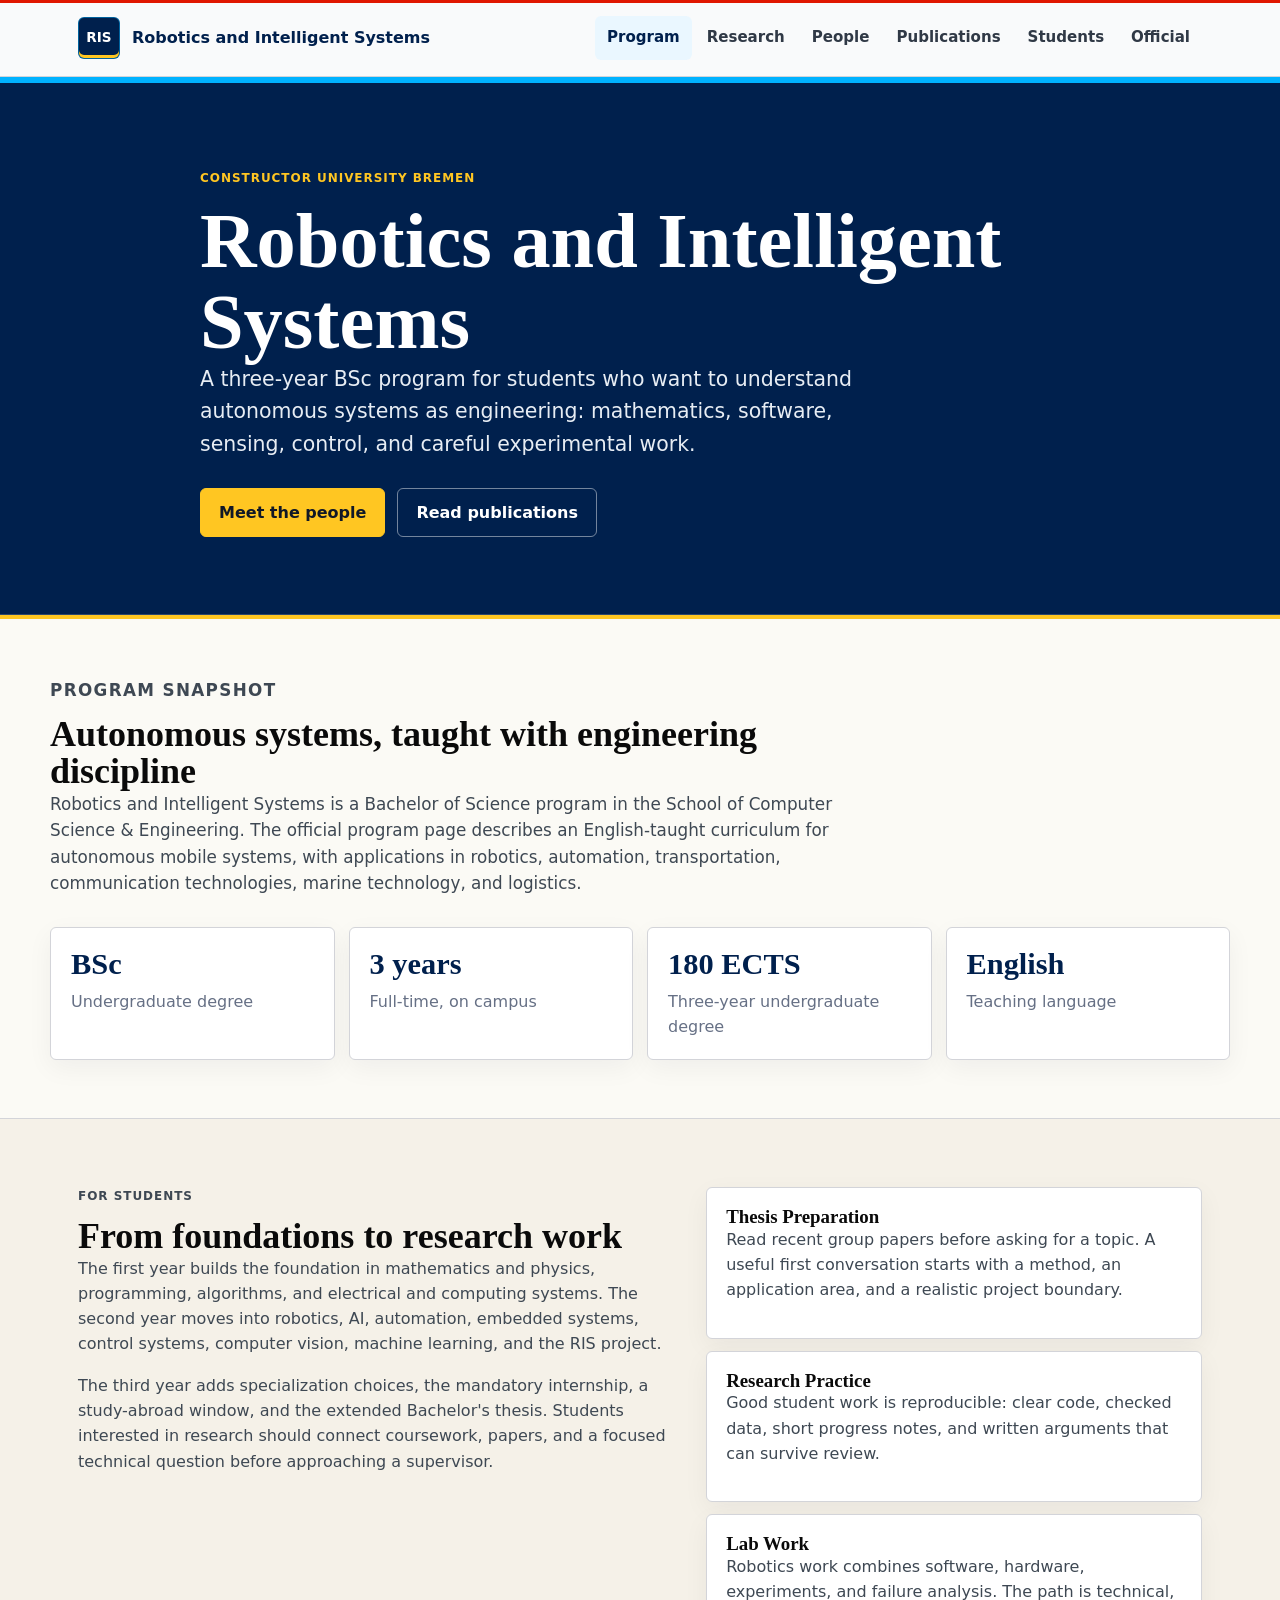
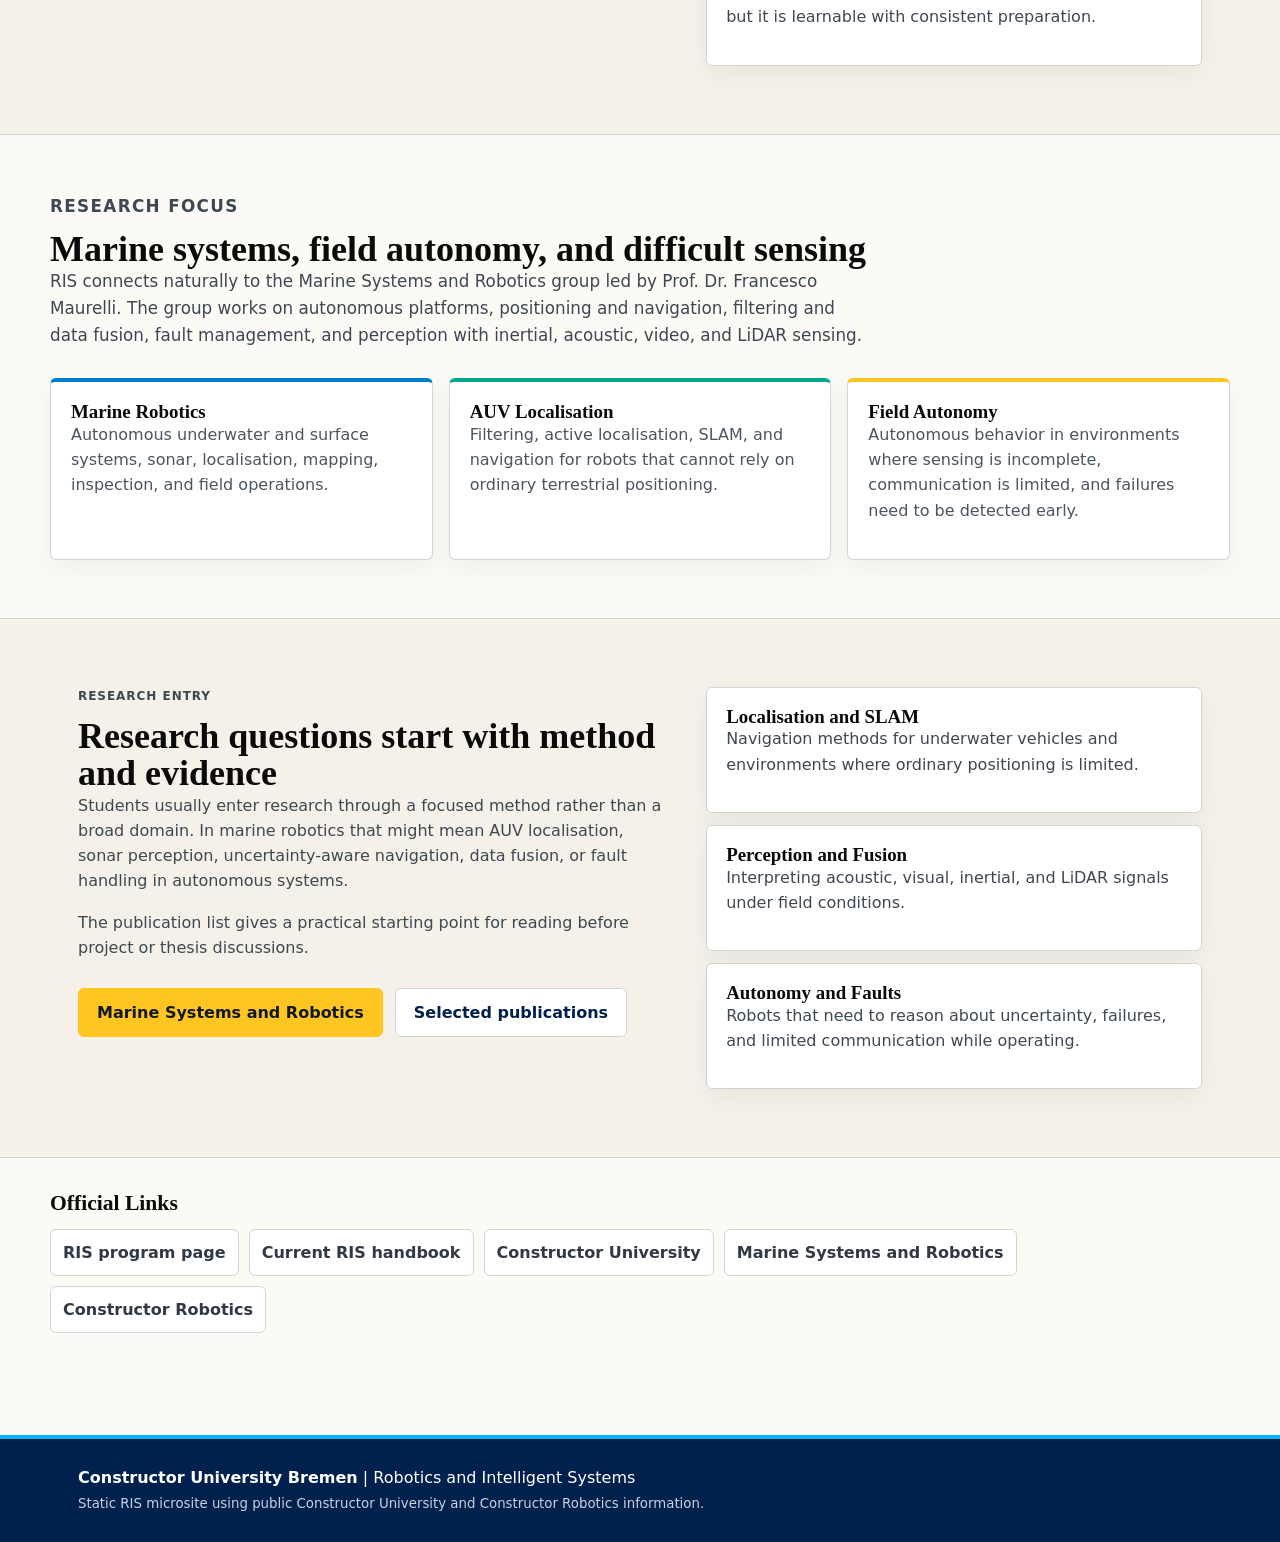
==== commit 35abec19: "Check program copy against handbook" ====
--- a/index.html
+++ b/index.html
@@ -5,7 +5,7 @@
   <meta charset="utf-8">
   <meta name="viewport" content="width=device-width, initial-scale=1">
   <meta name="theme-color" content="#00204D">
-  <meta name="description" content="Robotics and Intelligent Systems at Constructor University: program context, research groups, Maurelli publications, and student starting points.">
+  <meta name="description" content="Robotics and Intelligent Systems at Constructor University: program context, research groups, selected publications, and student starting points.">
   <meta property="og:title" content="Robotics and Intelligent Systems | Constructor University">
   <meta property="og:description" content="A compact hub for the RIS program, people, research themes, projects, and publications.">
   <meta property="og:type" content="website">
@@ -61,8 +61,8 @@
         <span class="stat-label">Full-time, on campus</span>
       </article>
       <article class="stat-card">
-        <span class="stat-value">180 CP</span>
-        <span class="stat-label">Constructor undergraduate model</span>
+        <span class="stat-value">180 ECTS</span>
+        <span class="stat-label">Three-year undergraduate degree</span>
       </article>
       <article class="stat-card">
         <span class="stat-value">English</span>
@@ -76,8 +76,8 @@
       <div>
         <p class="eyebrow">For Students</p>
         <h2>From foundations to research work</h2>
-        <p>The first year builds the mathematical, physical, programming, and electrical basis for robotics. The second year moves into robotics, AI, automation, embedded systems, control systems, computer vision, machine learning, and the RIS project.</p>
-        <p>The third year includes specialization choices, an internship or study-abroad window, and an extended Bachelor's thesis. Students interested in research should connect coursework, papers, and a focused technical question before approaching a supervisor.</p>
+        <p>The first year builds the foundation in mathematics and physics, programming, algorithms, and electrical and computing systems. The second year moves into robotics, AI, automation, embedded systems, control systems, computer vision, machine learning, and the RIS project.</p>
+        <p>The third year adds specialization choices, the mandatory internship, a study-abroad window, and the extended Bachelor's thesis. Students interested in research should connect coursework, papers, and a focused technical question before approaching a supervisor.</p>
       </div>
       <div class="feature-list" aria-label="Program themes">
         <article>
@@ -127,7 +127,7 @@
         <p>The publication list gives a practical starting point for reading before project or thesis discussions.</p>
         <div class="cta-row">
           <a class="btn btn-primary" href="groups/marine-systems-and-robotics.html">Marine Systems and Robotics</a>
-          <a class="btn btn-secondary" href="publications.html">Selected work</a>
+          <a class="btn btn-secondary" href="publications.html">Selected publications</a>
         </div>
       </div>
       <div class="feature-list" aria-label="Research entry points">
@@ -151,6 +151,7 @@
     <h2>Official Links</h2>
     <div class="link-grid">
       <a href="https://constructorcampus.org/programs/undergraduate-education/robotics-intelligent-systems" target="_blank" rel="noopener">RIS program page</a>
+      <a href="https://constructor.university/sites/default/files/2026-02/RIS_Handbook_2025_v1_2_0.pdf" target="_blank" rel="noopener">Current RIS handbook</a>
       <a href="https://constructor.university/" target="_blank" rel="noopener">Constructor University</a>
       <a href="https://constructor.university/research/school-computer-science-engineering/marine-systems-and-robotics" target="_blank" rel="noopener">Marine Systems and Robotics</a>
       <a href="https://robotics.constructor.university/" target="_blank" rel="noopener">Constructor Robotics</a>
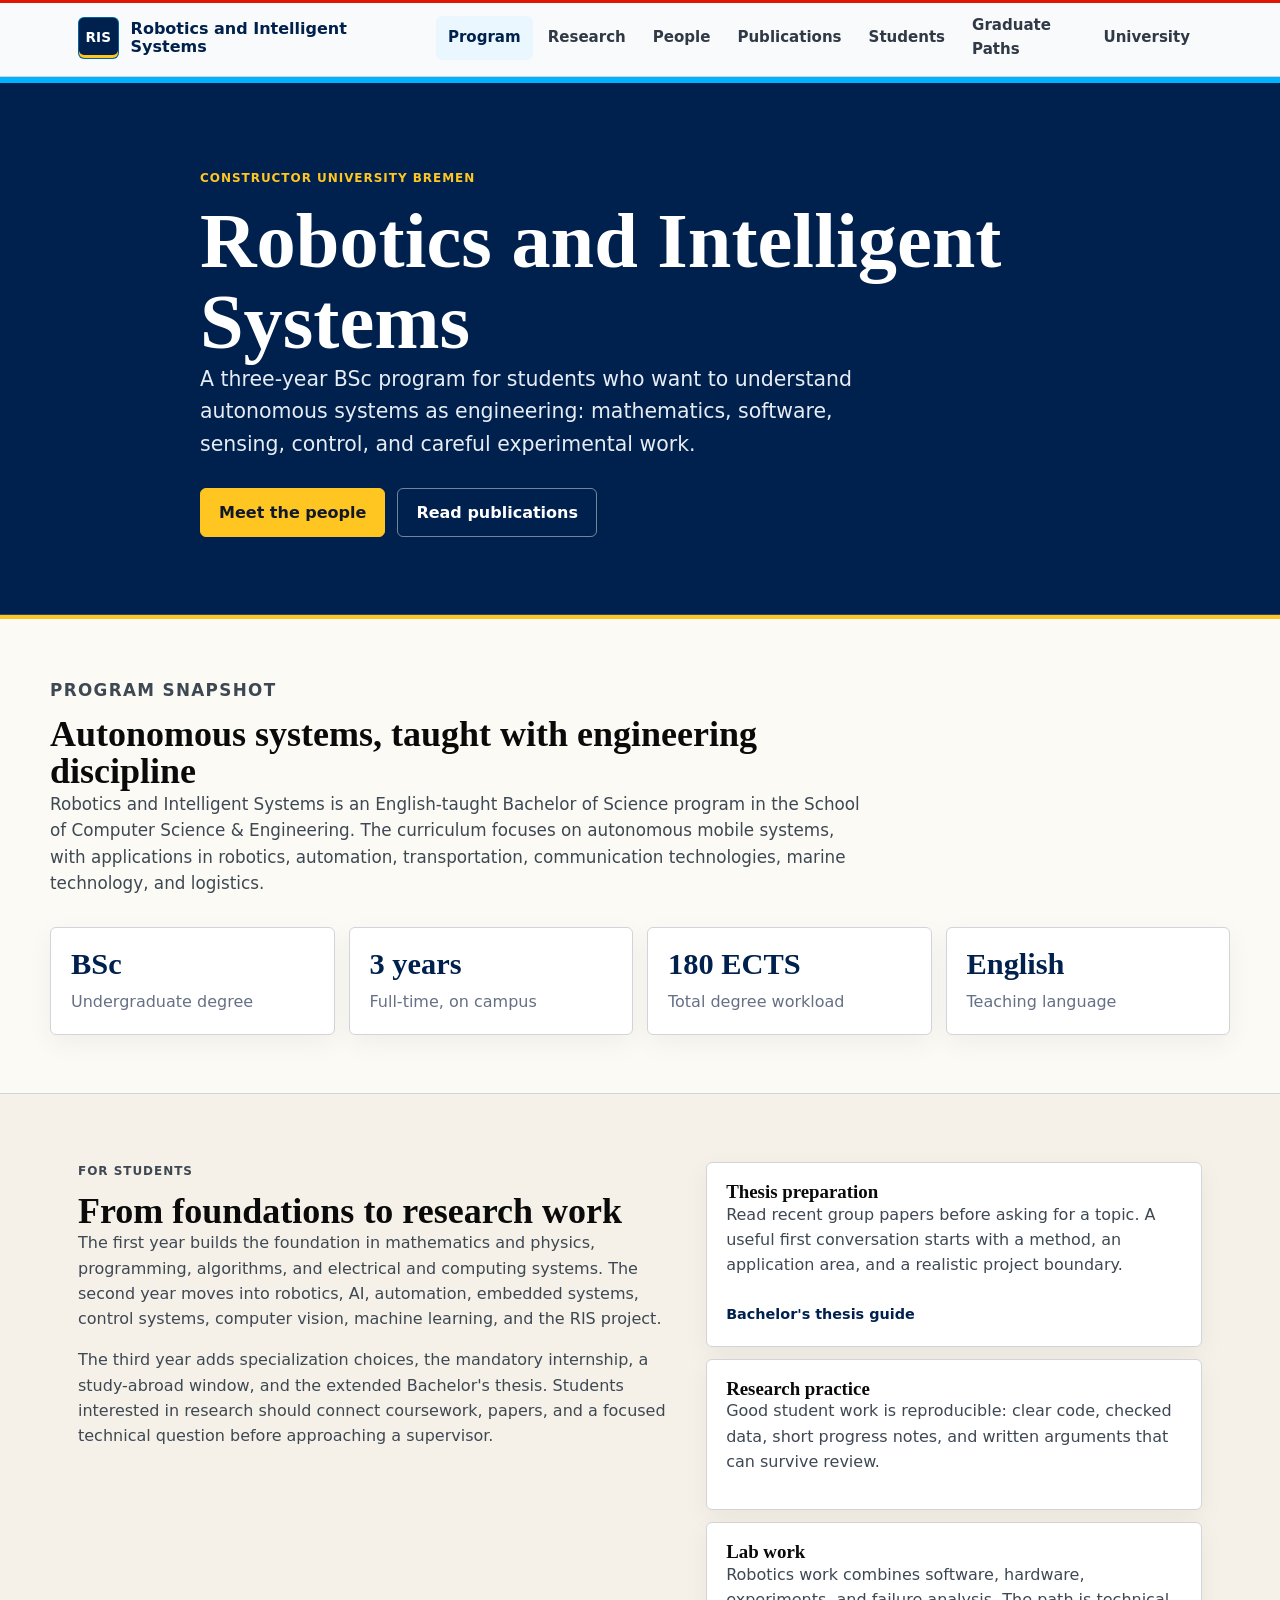
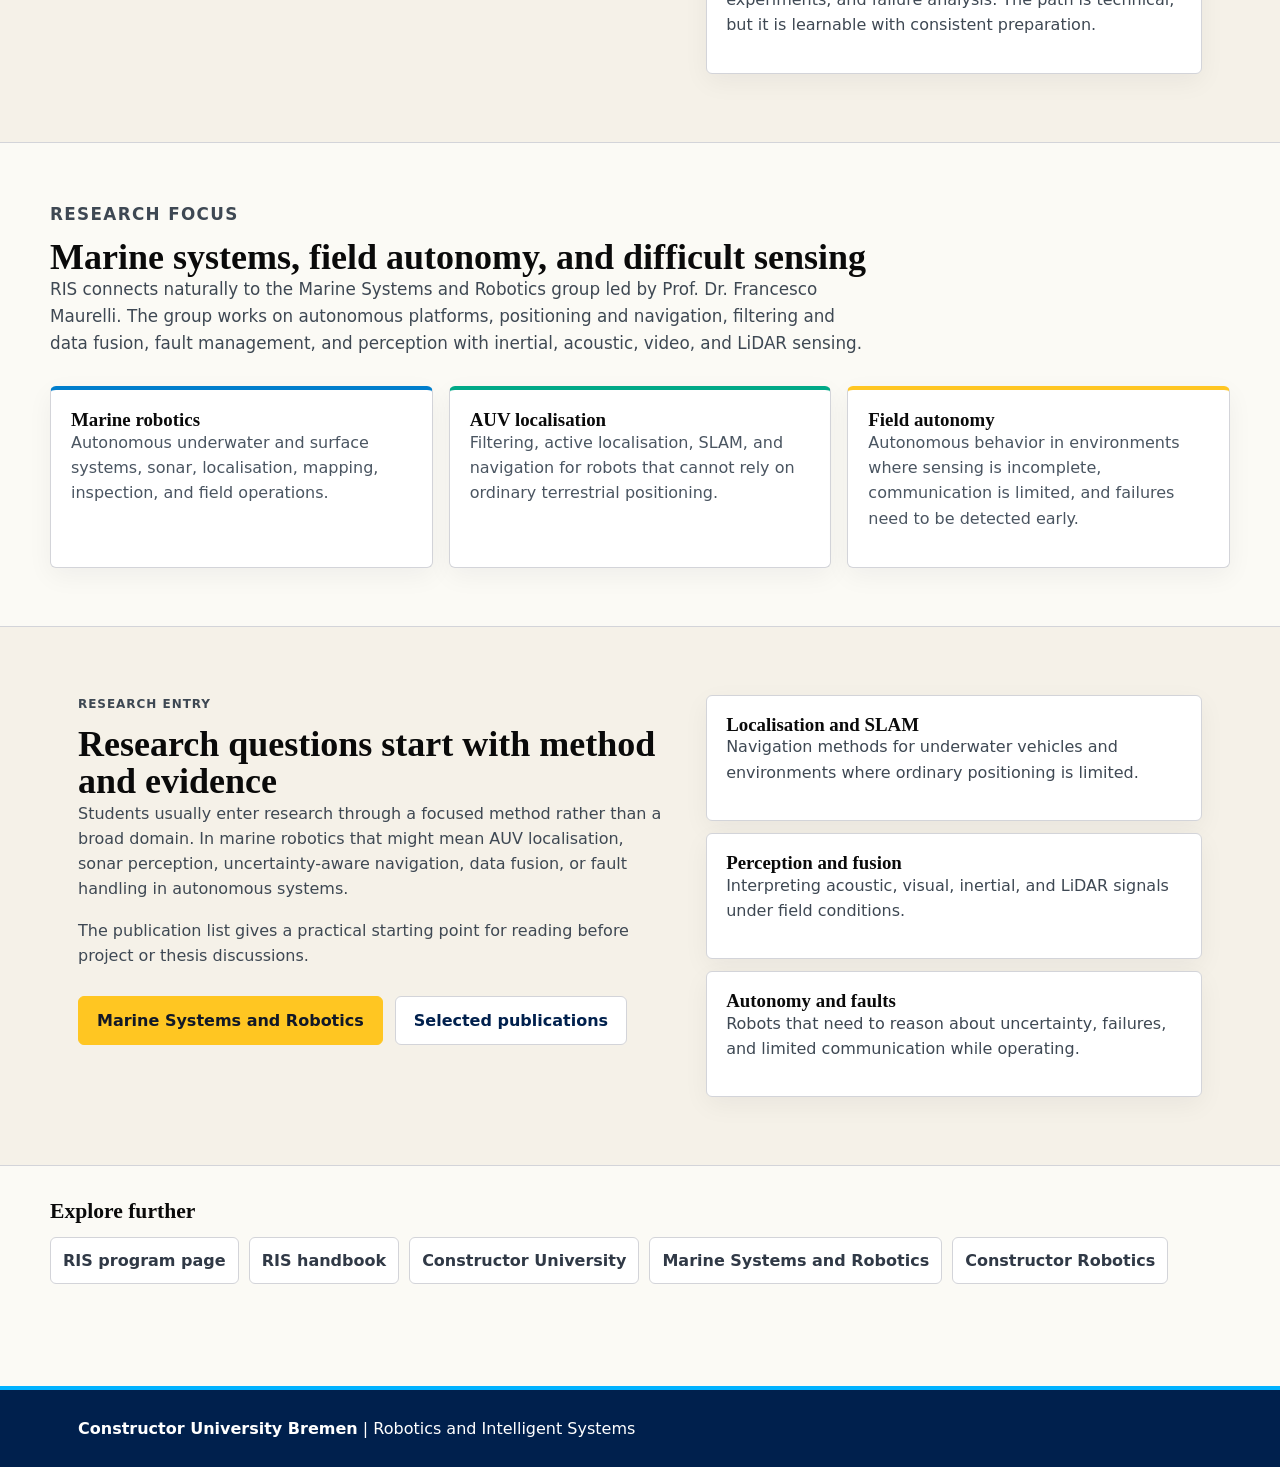
==== commit eb4503a7: "Add thesis resources and graduate paths" ====
--- a/index.html
+++ b/index.html
@@ -26,7 +26,8 @@
       <a href="people.html">People</a>
       <a href="publications.html">Publications</a>
       <a href="news.html">Students</a>
-      <a href="https://constructor.university/" target="_blank" rel="noopener">Official</a>
+      <a href="graduate-paths.html">Graduate Paths</a>
+      <a href="https://constructor.university/" target="_blank" rel="noopener">University</a>
     </nav>
   </div>
 </header>
@@ -49,7 +50,7 @@
     <div class="section-heading">
       <p class="eyebrow">Program Snapshot</p>
       <h2>Autonomous systems, taught with engineering discipline</h2>
-      <p>Robotics and Intelligent Systems is a Bachelor of Science program in the School of Computer Science &amp; Engineering. The official program page describes an English-taught curriculum for autonomous mobile systems, with applications in robotics, automation, transportation, communication technologies, marine technology, and logistics.</p>
+      <p>Robotics and Intelligent Systems is an English-taught Bachelor of Science program in the School of Computer Science &amp; Engineering. The curriculum focuses on autonomous mobile systems, with applications in robotics, automation, transportation, communication technologies, marine technology, and logistics.</p>
     </div>
     <div class="stat-grid">
       <article class="stat-card">
@@ -62,7 +63,7 @@
       </article>
       <article class="stat-card">
         <span class="stat-value">180 ECTS</span>
-        <span class="stat-label">Three-year undergraduate degree</span>
+        <span class="stat-label">Total degree workload</span>
       </article>
       <article class="stat-card">
         <span class="stat-value">English</span>
@@ -81,15 +82,16 @@
       </div>
       <div class="feature-list" aria-label="Program themes">
         <article>
-          <h3>Thesis Preparation</h3>
+          <h3>Thesis preparation</h3>
           <p>Read recent group papers before asking for a topic. A useful first conversation starts with a method, an application area, and a realistic project boundary.</p>
+          <a href="news.html#thesis-guide">Bachelor's thesis guide</a>
         </article>
         <article>
-          <h3>Research Practice</h3>
+          <h3>Research practice</h3>
           <p>Good student work is reproducible: clear code, checked data, short progress notes, and written arguments that can survive review.</p>
         </article>
         <article>
-          <h3>Lab Work</h3>
+          <h3>Lab work</h3>
           <p>Robotics work combines software, hardware, experiments, and failure analysis. The path is technical, but it is learnable with consistent preparation.</p>
         </article>
       </div>
@@ -104,15 +106,15 @@
     </div>
     <div class="card-grid three">
       <article class="card project-card">
-        <h3>Marine Robotics</h3>
+        <h3>Marine robotics</h3>
         <p>Autonomous underwater and surface systems, sonar, localisation, mapping, inspection, and field operations.</p>
       </article>
       <article class="card project-card">
-        <h3>AUV Localisation</h3>
+        <h3>AUV localisation</h3>
         <p>Filtering, active localisation, SLAM, and navigation for robots that cannot rely on ordinary terrestrial positioning.</p>
       </article>
       <article class="card project-card">
-        <h3>Field Autonomy</h3>
+        <h3>Field autonomy</h3>
         <p>Autonomous behavior in environments where sensing is incomplete, communication is limited, and failures need to be detected early.</p>
       </article>
     </div>
@@ -136,11 +138,11 @@
           <p>Navigation methods for underwater vehicles and environments where ordinary positioning is limited.</p>
         </article>
         <article>
-          <h3>Perception and Fusion</h3>
+          <h3>Perception and fusion</h3>
           <p>Interpreting acoustic, visual, inertial, and LiDAR signals under field conditions.</p>
         </article>
         <article>
-          <h3>Autonomy and Faults</h3>
+          <h3>Autonomy and faults</h3>
           <p>Robots that need to reason about uncertainty, failures, and limited communication while operating.</p>
         </article>
       </div>
@@ -148,10 +150,10 @@
   </section>
 
   <section class="container section sources">
-    <h2>Official Links</h2>
+    <h2>Explore further</h2>
     <div class="link-grid">
       <a href="https://constructorcampus.org/programs/undergraduate-education/robotics-intelligent-systems" target="_blank" rel="noopener">RIS program page</a>
-      <a href="https://constructor.university/sites/default/files/2026-02/RIS_Handbook_2025_v1_2_0.pdf" target="_blank" rel="noopener">Current RIS handbook</a>
+      <a href="https://constructor.university/sites/default/files/2026-02/RIS_Handbook_2025_v1_2_0.pdf" target="_blank" rel="noopener">RIS handbook</a>
       <a href="https://constructor.university/" target="_blank" rel="noopener">Constructor University</a>
       <a href="https://constructor.university/research/school-computer-science-engineering/marine-systems-and-robotics" target="_blank" rel="noopener">Marine Systems and Robotics</a>
       <a href="https://robotics.constructor.university/" target="_blank" rel="noopener">Constructor Robotics</a>
@@ -162,7 +164,6 @@
 <footer class="site-footer" role="contentinfo">
   <div class="container footer-inner">
     <p><strong><a href="https://constructor.university/" target="_blank" rel="noopener">Constructor University Bremen</a></strong> | Robotics and Intelligent Systems</p>
-    <p><small>Static RIS microsite using public Constructor University and Constructor Robotics information.</small></p>
   </div>
 </footer>
 <script src="assets/js/reviewed-data.js"></script>
--- a/assets/css/styles.css
+++ b/assets/css/styles.css
@@ -480,6 +480,168 @@
 .timeline-item:nth-child(4)>span{background:var(--constructor-yellow);color:#1F2937}
 .timeline-item p{color:#4A5561}
 
+.thesis-guide{
+  border-left-color:var(--constructor-teal);
+  scroll-margin-top:90px;
+}
+.thesis-framework{
+  display:grid;
+  grid-template-columns:repeat(5,minmax(0,1fr));
+  margin-top:28px;
+  border-top:1px solid var(--line);
+  border-bottom:1px solid var(--line);
+}
+.thesis-framework article{
+  min-width:0;
+  padding:24px 20px 26px;
+  border-right:1px solid var(--line);
+}
+.thesis-framework article:first-child{padding-left:0}
+.thesis-framework article:last-child{
+  padding-right:0;
+  border-right:0;
+}
+.thesis-framework span{
+  display:block;
+  margin-bottom:20px;
+  color:var(--constructor-red-deep);
+  font-family:Georgia,"Times New Roman",serif;
+  font-size:2rem;
+  font-weight:700;
+  line-height:1;
+}
+.thesis-framework h3{
+  margin-bottom:10px;
+  font-size:1.15rem;
+}
+.thesis-framework p{
+  margin:0;
+  color:#4A5561;
+  font-size:.94rem;
+}
+.thesis-check{
+  display:grid;
+  grid-template-columns:minmax(170px,.45fr) minmax(0,1.55fr);
+  gap:32px;
+  margin-top:32px;
+  padding-top:28px;
+  border-top:4px solid var(--constructor-yellow);
+}
+.thesis-check h3{font-size:1.35rem}
+.thesis-check .check-list{
+  display:grid;
+  grid-template-columns:repeat(2,minmax(0,1fr));
+  gap:12px 24px;
+  margin:0;
+}
+.thesis-download{
+  display:grid;
+  grid-template-columns:minmax(0,1fr) auto;
+  gap:32px;
+  align-items:center;
+  margin-top:34px;
+  padding:26px;
+  border:1px solid var(--line);
+  border-left:5px solid var(--navy);
+  border-radius:6px;
+  background:#F7FAFC;
+}
+.thesis-download h3{margin-bottom:8px}
+.thesis-download p:last-child{
+  max-width:720px;
+  margin:0;
+  color:#4A5561;
+}
+.thesis-download .btn{white-space:nowrap}
+.feature-list article>a{
+  display:inline-block;
+  margin-top:10px;
+  color:var(--navy);
+  font-size:.9rem;
+  font-weight:760;
+}
+
+.graduate-paths-intro{max-width:980px}
+.path-outlook{
+  display:grid;
+  grid-template-columns:minmax(260px,.72fr) minmax(0,1.28fr);
+  gap:58px;
+  align-items:start;
+  border-top:1px solid var(--line);
+  border-bottom:1px solid var(--line);
+}
+.path-outlook-heading h2{max-width:360px}
+.path-outlook-copy{
+  max-width:680px;
+  color:#3E4853;
+  font-size:1.08rem;
+}
+.path-outlook-copy p:last-child{margin-bottom:0}
+.graduate-destinations{padding:42px}
+.destination-year{
+  display:grid;
+  grid-template-columns:170px minmax(0,1fr);
+  gap:34px;
+  align-items:start;
+}
+.year-marker{
+  position:sticky;
+  top:108px;
+  padding-top:18px;
+  border-top:4px solid var(--constructor-yellow);
+}
+.year-marker span{
+  display:block;
+  color:var(--muted);
+  font-size:.78rem;
+  font-weight:820;
+  letter-spacing:.08em;
+  text-transform:uppercase;
+}
+.year-marker strong{
+  display:block;
+  margin-top:4px;
+  color:var(--navy);
+  font-family:Georgia,"Times New Roman",serif;
+  font-size:3.3rem;
+  line-height:1;
+}
+.destination-list{border-top:1px solid var(--line)}
+.destination-entry{
+  display:grid;
+  grid-template-columns:minmax(0,1fr) minmax(250px,.7fr);
+  gap:24px;
+  align-items:center;
+  padding:24px 0;
+  border-bottom:1px solid var(--line);
+}
+.destination-name{
+  margin:0 0 5px;
+  color:var(--constructor-red-deep);
+  font-size:.77rem;
+  font-weight:840;
+  letter-spacing:.08em;
+  text-transform:uppercase;
+}
+.destination-entry h3{font-size:1.5rem}
+.destination-type{
+  margin:8px 0 0;
+  color:var(--muted);
+  font-size:.86rem;
+  font-weight:720;
+}
+.destination-place{
+  margin:0;
+  color:var(--navy);
+  font-weight:760;
+}
+.destination-place span{
+  display:block;
+  margin-top:4px;
+  color:var(--muted);
+  font-size:.88rem;
+  font-weight:650;
+}
 .sources{padding-top:34px}
 .sources h2{
   font-size:1.35rem;
@@ -552,9 +714,23 @@
   .stat-grid,
   .card-grid.three,
   .project-list,
-  .split{
+  .split,
+  .path-outlook,
+  .destination-year,
+  .thesis-check,
+  .thesis-download{
     grid-template-columns:1fr;
   }
+  .thesis-download .btn{justify-self:start}
+  .thesis-framework{grid-template-columns:repeat(2,minmax(0,1fr))}
+  .thesis-framework article,
+  .thesis-framework article:first-child,
+  .thesis-framework article:last-child{
+    padding:22px;
+    border-right:1px solid var(--line);
+    border-bottom:1px solid var(--line);
+  }
+  .year-marker{position:static}
 }
 
 @media (max-width:560px){
@@ -581,6 +757,28 @@
     gap:12px;
   }
   .timeline-item>span{width:max-content;padding:0 18px}
+  .thesis-framework,
+  .thesis-check .check-list{
+    grid-template-columns:1fr;
+  }
+  .thesis-download{
+    padding:20px;
+  }
+  .thesis-download .btn{
+    width:100%;
+    white-space:normal;
+  }
+  .thesis-framework article,
+  .thesis-framework article:first-child,
+  .thesis-framework article:last-child{
+    padding:20px 0;
+    border-right:0;
+  }
+  .destination-entry{
+    grid-template-columns:1fr;
+  }
+  .graduate-destinations{padding:22px}
+  .destination-entry{gap:12px}
   .brand-mark{width:38px;height:38px}
   .brand-text{font-size:.92rem;max-width:178px}
 }
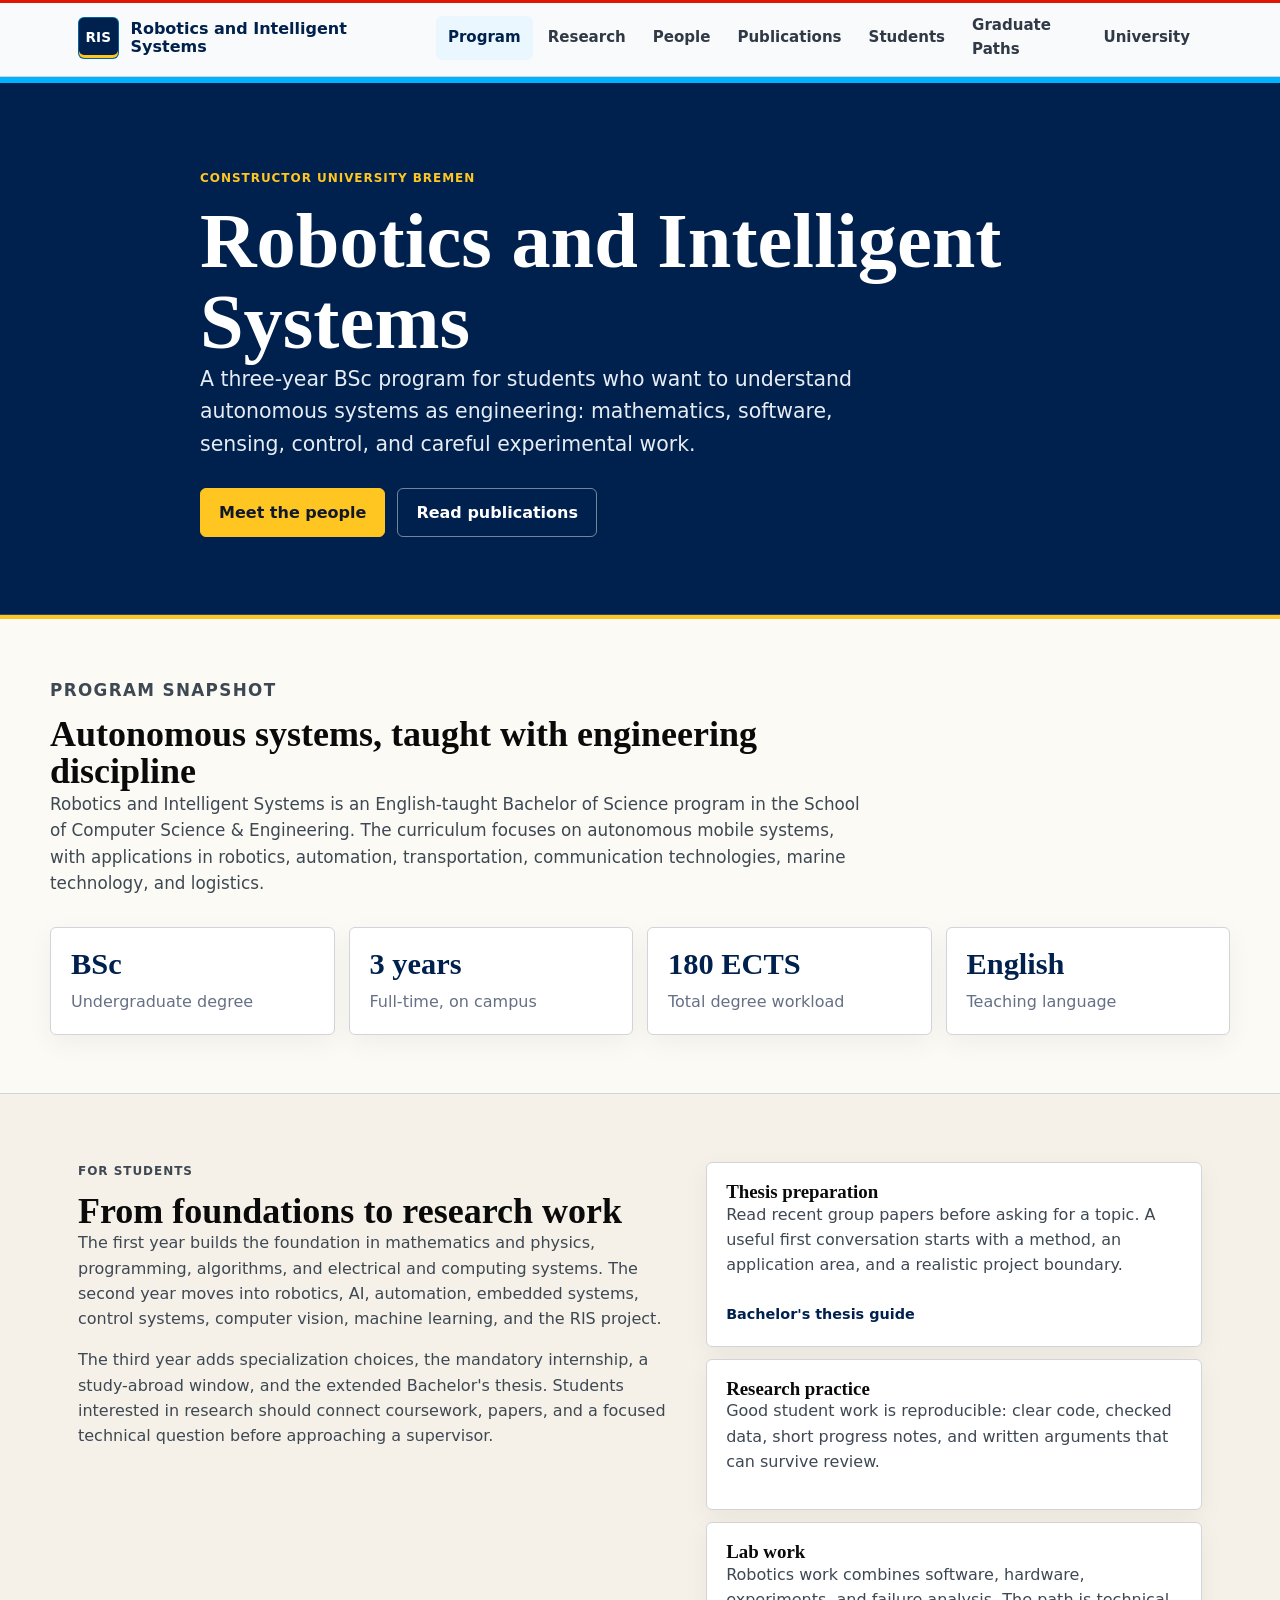
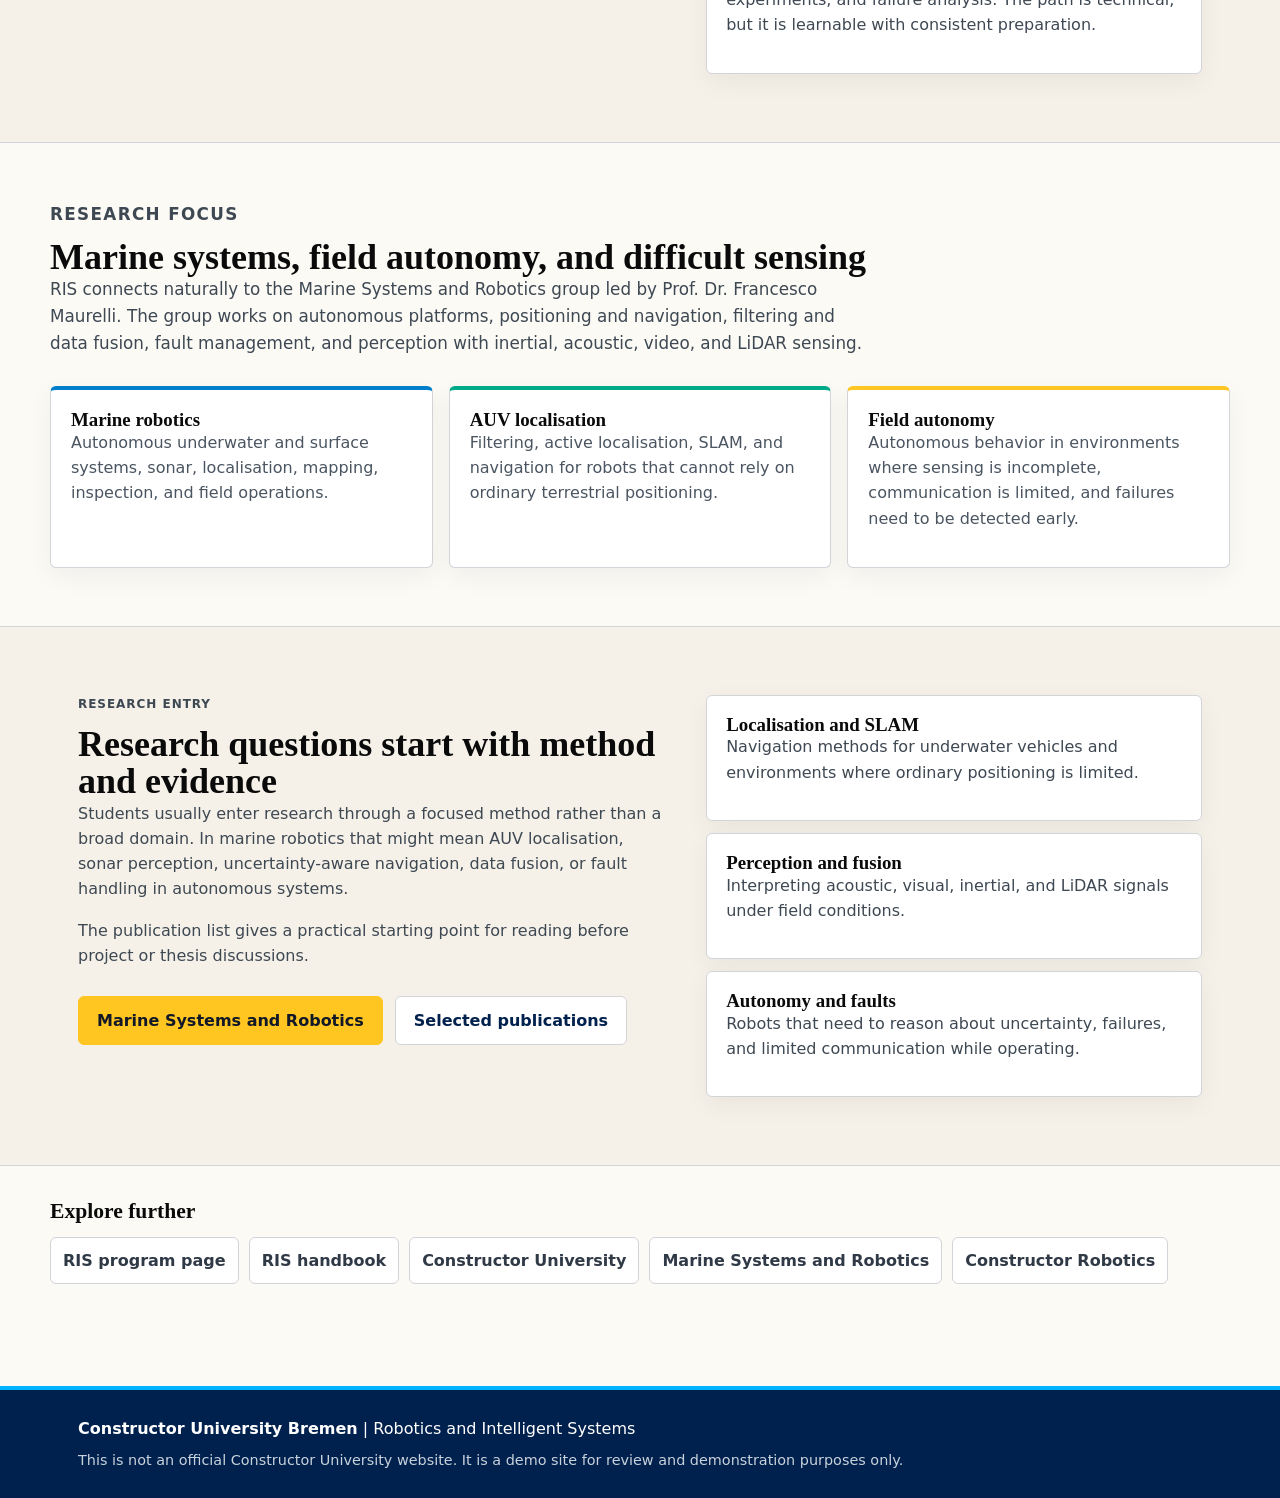
==== commit 15c388b0: "Add graduate destination and demo disclaimer" ====
--- a/index.html
+++ b/index.html
@@ -164,6 +164,7 @@
 <footer class="site-footer" role="contentinfo">
   <div class="container footer-inner">
     <p><strong><a href="https://constructor.university/" target="_blank" rel="noopener">Constructor University Bremen</a></strong> | Robotics and Intelligent Systems</p>
+    <p class="site-disclaimer">This is not an official Constructor University website. It is a demo site for review and demonstration purposes only.</p>
   </div>
 </footer>
 <script src="assets/js/reviewed-data.js"></script>
--- a/assets/css/styles.css
+++ b/assets/css/styles.css
@@ -684,6 +684,11 @@
 .site-footer p{margin:0}
 .site-footer a{color:#fff}
 .site-footer small{color:#C8D2DC}
+.site-footer .site-disclaimer{
+  margin-top:8px;
+  color:#C8D2DC;
+  font-size:.9rem;
+}
 
 @media (max-width:920px){
   .container{padding:0 20px}
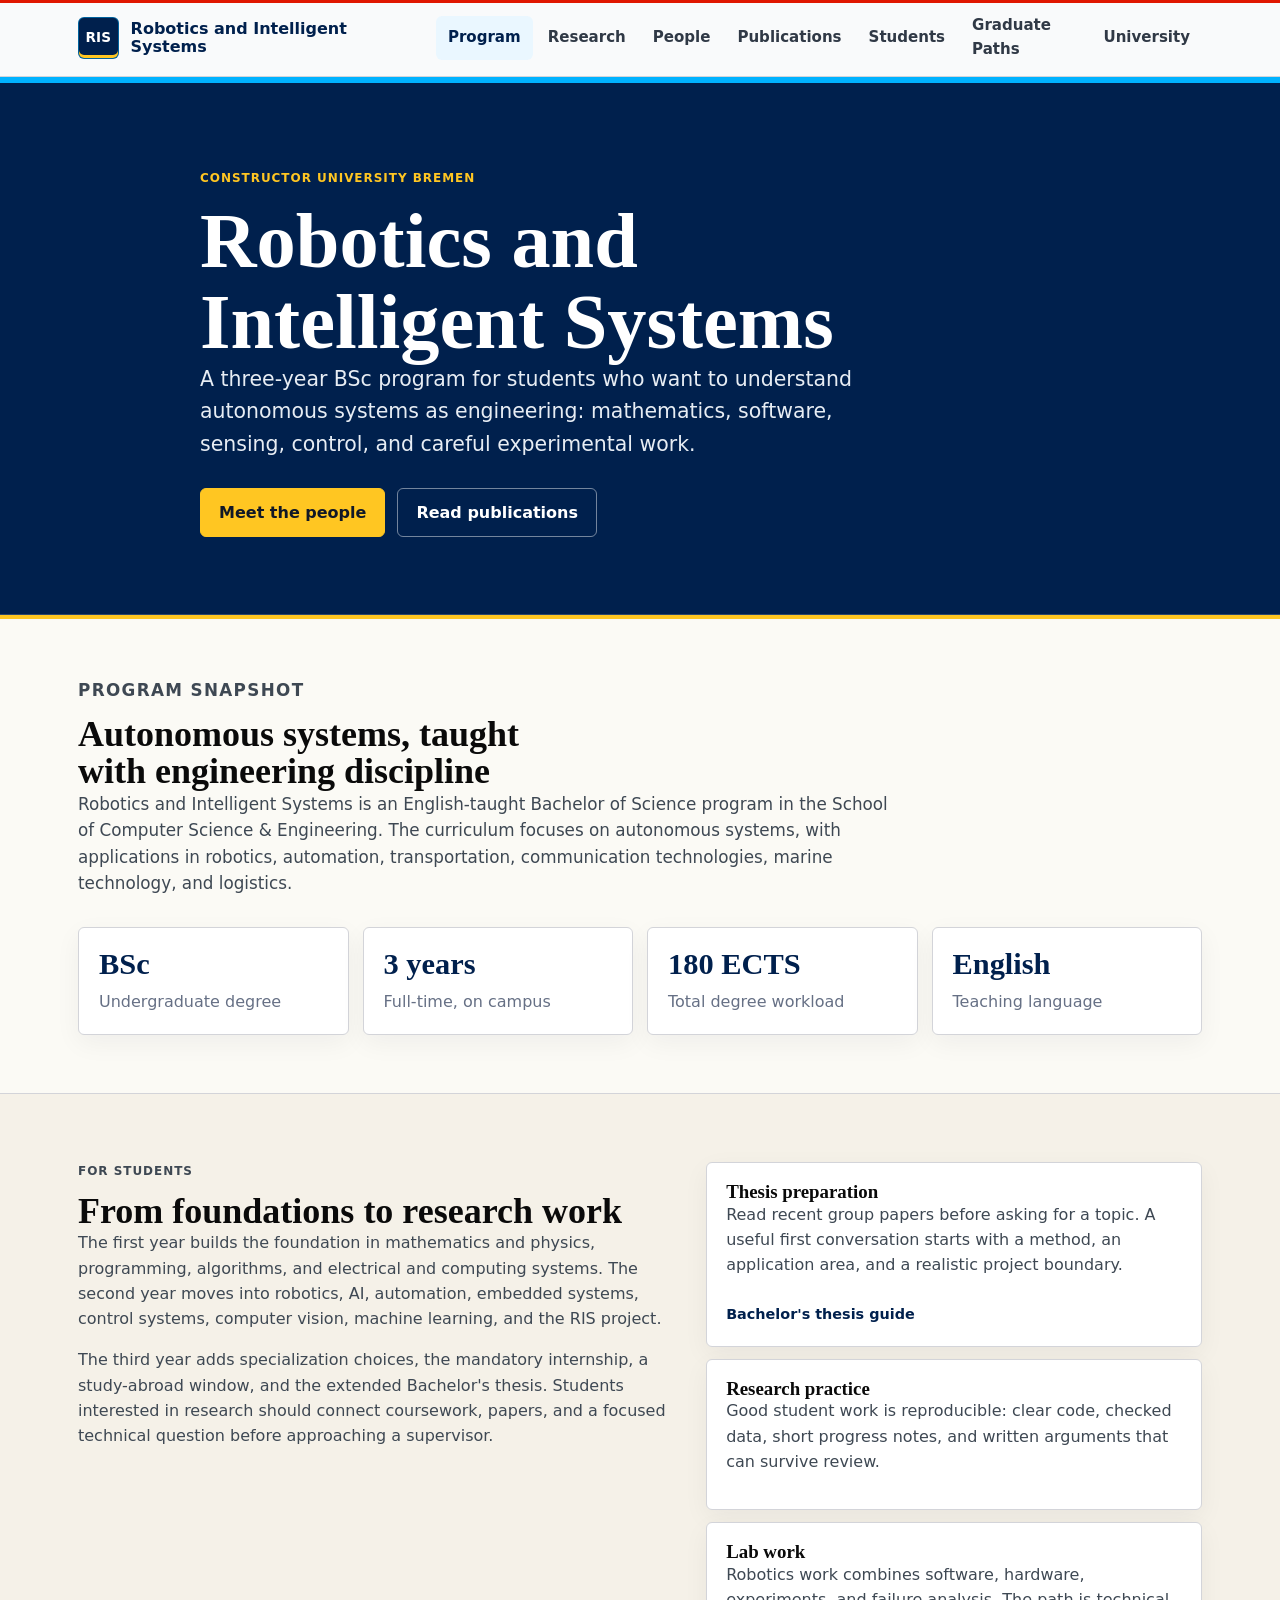
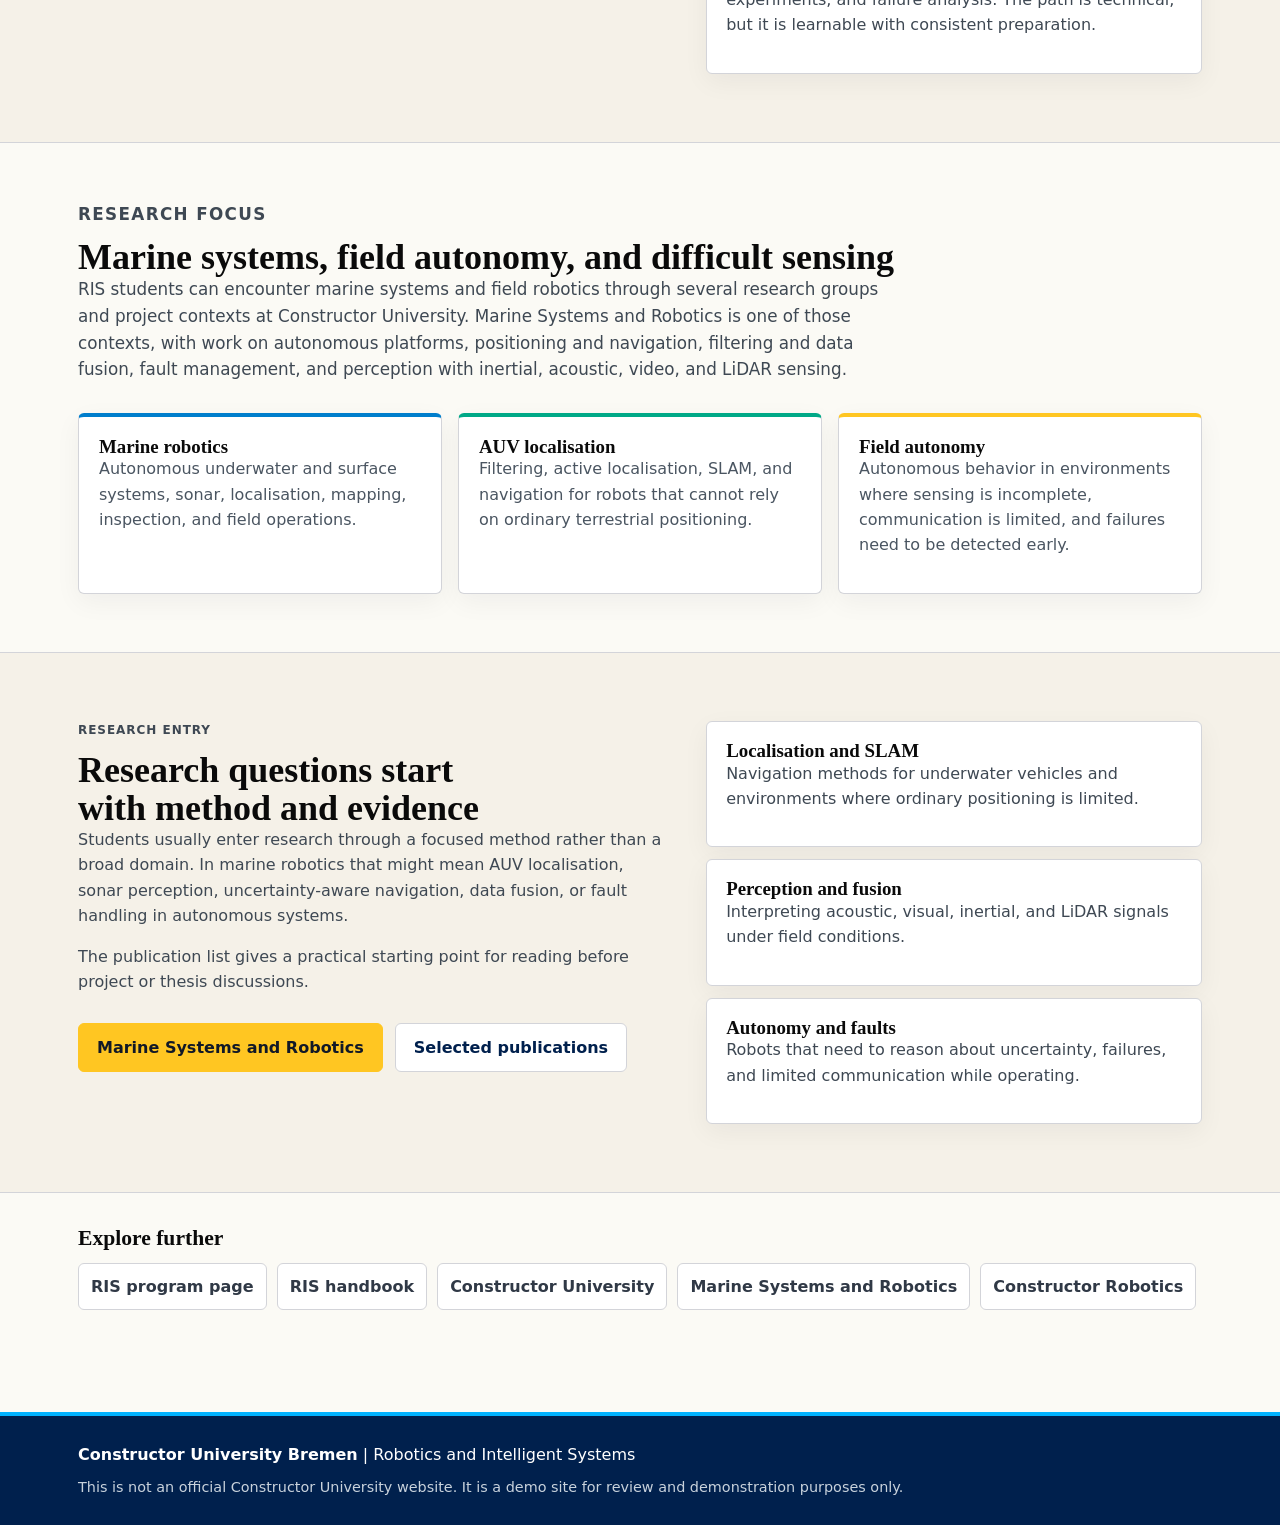
==== commit 8df149fd: "Improve smartphone layout and copy" ====
--- a/index.html
+++ b/index.html
@@ -50,7 +50,7 @@
     <div class="section-heading">
       <p class="eyebrow">Program Snapshot</p>
       <h2>Autonomous systems, taught with engineering discipline</h2>
-      <p>Robotics and Intelligent Systems is an English-taught Bachelor of Science program in the School of Computer Science &amp; Engineering. The curriculum focuses on autonomous mobile systems, with applications in robotics, automation, transportation, communication technologies, marine technology, and logistics.</p>
+      <p>Robotics and Intelligent Systems is an English-taught Bachelor of Science program in the School of Computer Science &amp; Engineering. The curriculum focuses on autonomous systems, with applications in robotics, automation, transportation, communication technologies, marine technology, and logistics.</p>
     </div>
     <div class="stat-grid">
       <article class="stat-card">
@@ -102,7 +102,7 @@
     <div class="section-heading">
       <p class="eyebrow">Research Focus</p>
       <h2>Marine systems, field autonomy, and difficult sensing</h2>
-      <p>RIS connects naturally to the Marine Systems and Robotics group led by Prof. Dr. Francesco Maurelli. The group works on autonomous platforms, positioning and navigation, filtering and data fusion, fault management, and perception with inertial, acoustic, video, and LiDAR sensing.</p>
+      <p>RIS students can encounter marine systems and field robotics through several research groups and project contexts at Constructor University. Marine Systems and Robotics is one of those contexts, with work on autonomous platforms, positioning and navigation, filtering and data fusion, fault management, and perception with inertial, acoustic, video, and LiDAR sensing.</p>
     </div>
     <div class="card-grid three">
       <article class="card project-card">
--- a/assets/css/styles.css
+++ b/assets/css/styles.css
@@ -20,6 +20,7 @@
   --gold:#B89145;
   --oxblood:#B31200;
   --shadow:0 18px 48px rgba(17,24,39,.12);
+  --page-gutter:28px;
 }
 
 *{box-sizing:border-box}
@@ -41,12 +42,13 @@
   font-weight:700;
   line-height:1.04;
   letter-spacing:0;
+  text-wrap:balance;
 }
 h1{font-size:4.9rem;max-width:880px}
 h2{font-size:2.25rem}
 h3{font-size:1.18rem}
 ul{margin-top:.4rem}
-.container{max-width:1180px;margin:0 auto;padding:0 28px}
+.container{max-width:1180px;margin:0 auto;padding:0 var(--page-gutter)}
 
 .site-header{
   position:sticky;
@@ -215,7 +217,10 @@
   font-size:1.12rem;
 }
 
-.section{padding:58px 0}
+.section{
+  padding-top:58px;
+  padding-bottom:58px;
+}
 .section-heading{
   max-width:820px;
   margin-bottom:30px;
@@ -680,7 +685,7 @@
   background:var(--navy);
   color:#fff;
 }
-.footer-inner{padding:26px 28px}
+.footer-inner{padding:26px var(--page-gutter)}
 .site-footer p{margin:0}
 .site-footer a{color:#fff}
 .site-footer small{color:#C8D2DC}
@@ -691,7 +696,7 @@
 }
 
 @media (max-width:920px){
-  .container{padding:0 20px}
+  :root{--page-gutter:22px}
   .header-inner{min-height:66px}
   .brand-text{max-width:230px}
   .nav-toggle{display:inline-flex}
@@ -699,8 +704,8 @@
     display:none;
     position:absolute;
     top:66px;
-    left:20px;
-    right:20px;
+    left:var(--page-gutter);
+    right:var(--page-gutter);
     margin:0;
     flex-direction:column;
     align-items:stretch;
@@ -739,16 +744,51 @@
 }
 
 @media (max-width:560px){
-  .container{padding:0 16px}
-  h1{font-size:2.45rem}
-  h2{font-size:1.85rem}
+  :root{--page-gutter:18px}
+  h1{font-size:2.18rem}
+  h2{font-size:1.65rem}
+  h1,
+  h2{
+    max-width:100%;
+    overflow-wrap:break-word;
+  }
+  .hero h1{max-width:9em}
+  .section-heading h2{max-width:12.5em}
   .page{padding-top:42px}
-  .page-intro h1{font-size:2.35rem}
-  .section{padding:40px 0}
+  .page-intro h1{font-size:2.12rem}
+  .section{
+    padding-top:40px;
+    padding-bottom:40px;
+  }
   .band{padding:44px 0}
+  .hero-content{padding-top:58px;padding-bottom:50px}
+  .hero .lede,
+  .lede,
+  .page-intro p:last-child,
+  .section-heading p{
+    font-size:1rem;
+  }
+  .section-heading{margin-bottom:24px}
   .band.inset{
-    padding:22px;
-    margin:24px 0;
+    margin:24px calc(var(--page-gutter) * -1);
+    padding:30px var(--page-gutter);
+    border-left:0;
+    border-right:0;
+    border-radius:0;
+  }
+  .split{gap:26px}
+  .card-grid,
+  .feature-list,
+  .people-grid,
+  .project-list{gap:12px}
+  .stat-card,
+  .card,
+  .feature-list article,
+  .callout,
+  .project-list article,
+  .pub-card,
+  .person-body{
+    padding:18px;
   }
   .cta-row{align-items:stretch;flex-direction:column}
   .btn{width:100%}
@@ -786,4 +826,5 @@
   .destination-entry{gap:12px}
   .brand-mark{width:38px;height:38px}
   .brand-text{font-size:.92rem;max-width:178px}
-}
+  .footer-inner{padding:24px var(--page-gutter)}
+}
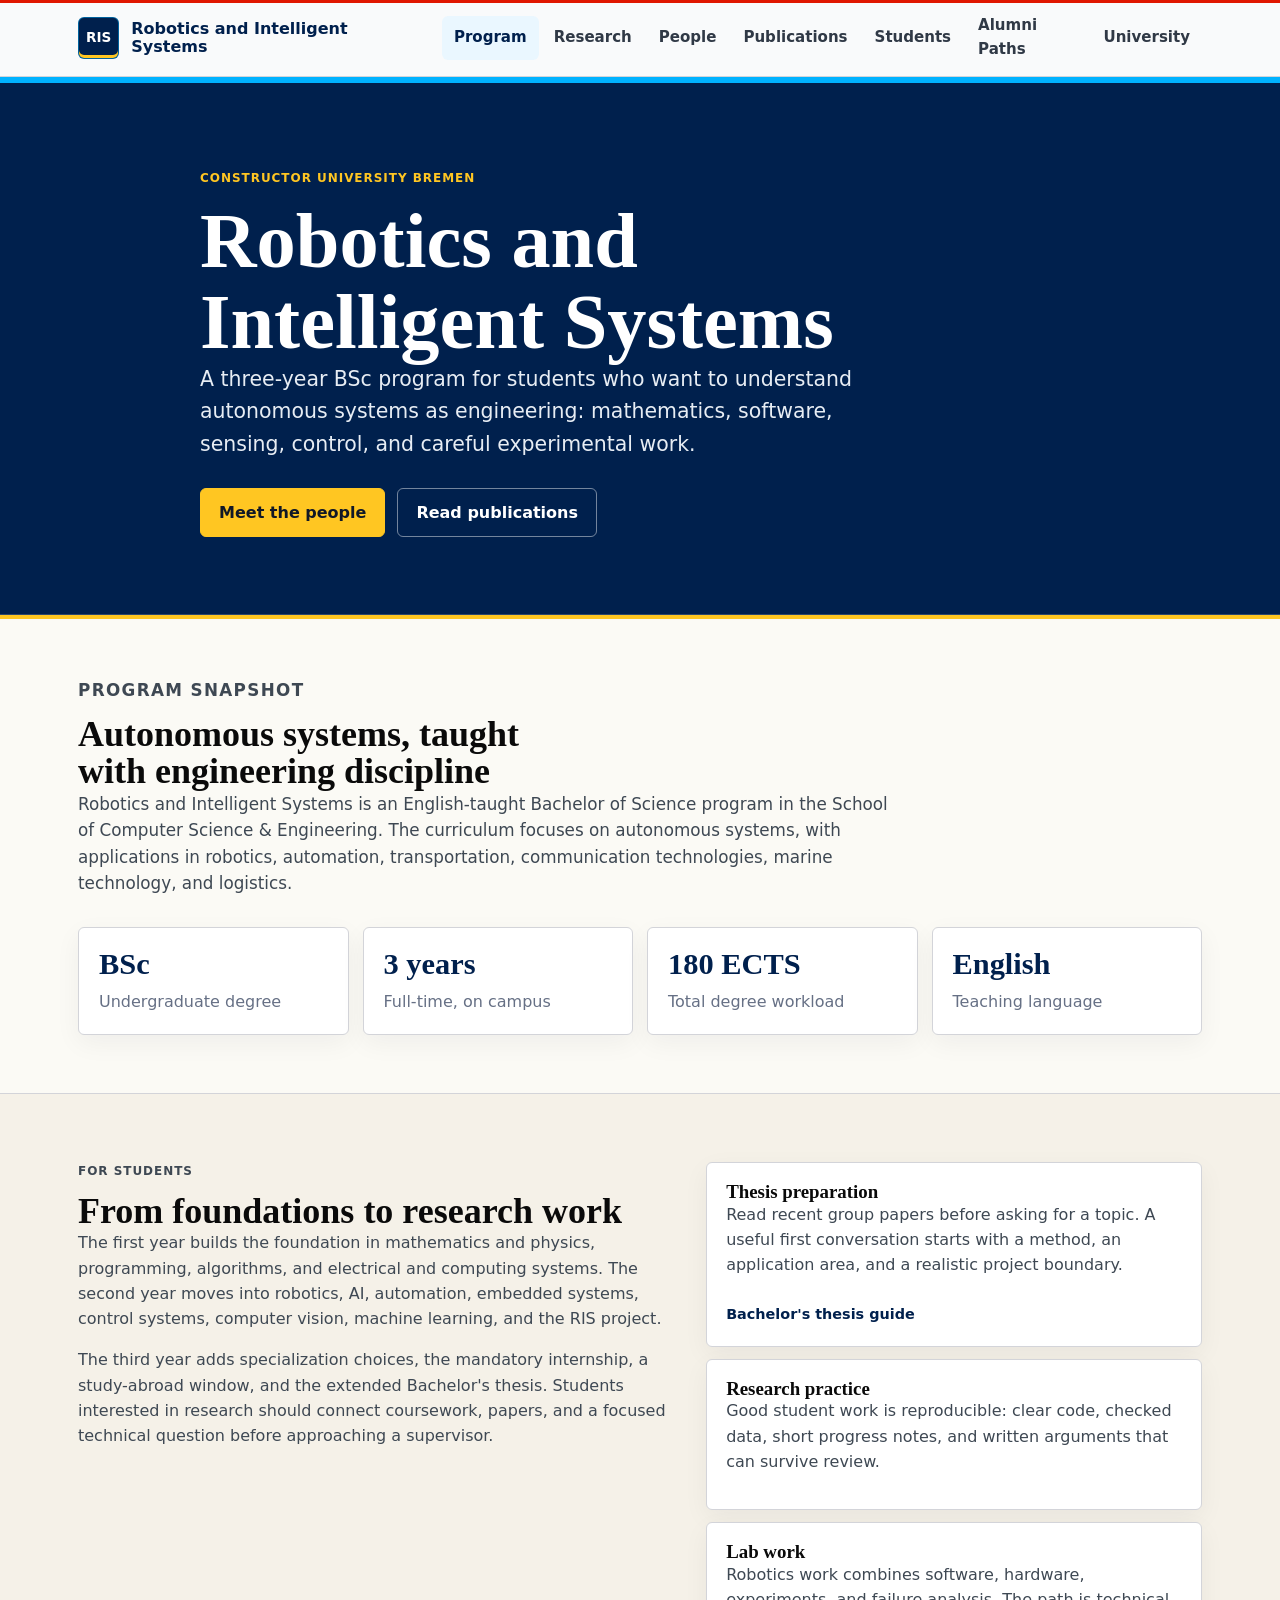
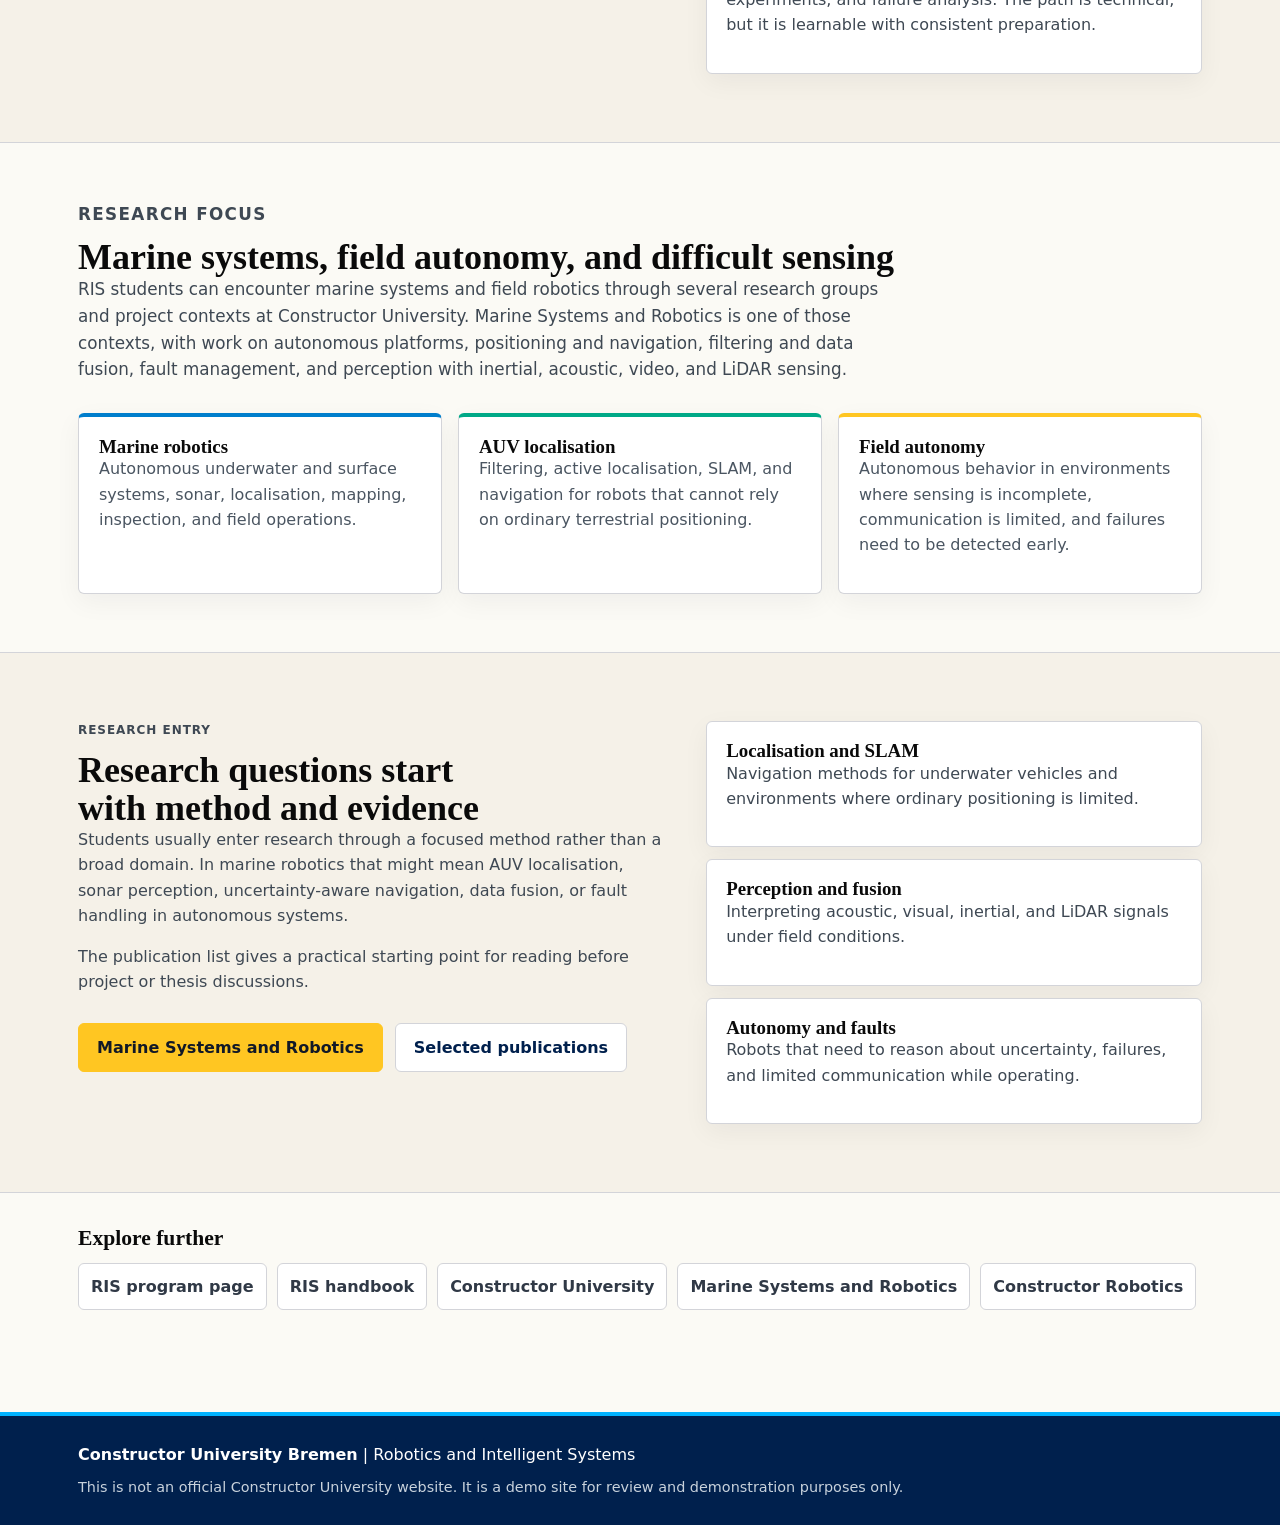
==== commit 78520a54: "Rename graduate paths to alumni paths" ====
--- a/index.html
+++ b/index.html
@@ -26,7 +26,7 @@
       <a href="people.html">People</a>
       <a href="publications.html">Publications</a>
       <a href="news.html">Students</a>
-      <a href="graduate-paths.html">Graduate Paths</a>
+      <a href="graduate-paths.html">Alumni Paths</a>
       <a href="https://constructor.university/" target="_blank" rel="noopener">University</a>
     </nav>
   </div>
--- a/assets/css/styles.css
+++ b/assets/css/styles.css
@@ -413,7 +413,21 @@
   background:var(--navy);
   box-shadow:inset 0 -3px 0 var(--constructor-red);
 }
+.pub-summary{
+  margin:-6px 0 14px;
+  color:#4A5561;
+  font-size:.94rem;
+  font-weight:720;
+}
 .pubs{display:grid;gap:12px}
+.pub-empty{
+  margin:0;
+  padding:18px;
+  border:1px solid var(--line);
+  border-radius:6px;
+  background:#fff;
+  color:#4A5561;
+}
 .pub-card{
   display:grid;
   grid-template-columns:minmax(0,1fr) auto;
@@ -459,6 +473,40 @@
 .pub-card>a:hover{
   background:#EAF7FF;
   text-decoration:none;
+}
+.pagination{
+  display:flex;
+  flex-wrap:wrap;
+  align-items:center;
+  gap:8px;
+  margin-top:18px;
+}
+.pagination[hidden]{display:none}
+.pagination-button{
+  appearance:none;
+  min-width:42px;
+  min-height:38px;
+  border:1px solid var(--line);
+  border-radius:6px;
+  background:#fff;
+  color:var(--graphite);
+  padding:8px 12px;
+  font-weight:790;
+  cursor:pointer;
+}
+.pagination-button[aria-current="page"]{
+  color:#fff;
+  border-color:var(--navy);
+  background:var(--navy);
+}
+.pagination-button:disabled{
+  cursor:not-allowed;
+  color:#7C8794;
+  background:#F3F5F7;
+}
+.pagination-button:not(:disabled):hover{
+  border-color:var(--navy);
+  background:#EAF7FF;
 }
 
 .timeline{display:grid;gap:18px}
@@ -566,6 +614,68 @@
   font-weight:760;
 }
 
+.hub-intro{max-width:1000px}
+.research-directory{
+  display:grid;
+  grid-template-columns:repeat(auto-fit,minmax(320px,1fr));
+  gap:18px;
+  padding-top:18px;
+}
+.research-card{
+  display:flex;
+  min-height:390px;
+  min-width:0;
+  flex-direction:column;
+  border:1px solid var(--line);
+  border-top:5px solid var(--constructor-teal);
+  border-radius:6px;
+  padding:28px;
+  background:#fff;
+  color:var(--graphite);
+  box-shadow:var(--shadow);
+}
+.research-card:hover{
+  text-decoration:none;
+  background:#F7FBFE;
+}
+.research-card-featured{
+  border-top-color:var(--blue);
+}
+.research-card-placeholder{
+  border-top-color:var(--constructor-yellow);
+  background:#FFFCF4;
+}
+.research-card-placeholder:nth-child(3){
+  border-top-color:var(--constructor-red);
+}
+.research-card-kicker{
+  display:block;
+  margin-bottom:18px;
+  color:var(--constructor-red-deep);
+  font-size:.78rem;
+  font-weight:840;
+  letter-spacing:.08em;
+  text-transform:uppercase;
+}
+.research-card h2{
+  font-size:2.15rem;
+  line-height:1;
+}
+.research-card-subtitle{
+  margin:10px 0 18px;
+  color:var(--green);
+  font-weight:760;
+}
+.research-card p:not(.research-card-subtitle){
+  color:#4A5561;
+}
+.research-card .tag-row{margin-top:auto}
+.research-card strong{
+  display:inline-block;
+  margin-top:18px;
+  color:var(--navy);
+}
+
 .graduate-paths-intro{max-width:980px}
 .path-outlook{
   display:grid;
@@ -588,6 +698,16 @@
   grid-template-columns:170px minmax(0,1fr);
   gap:34px;
   align-items:start;
+}
+.alumni-ledger .destination-year{
+  margin-top:34px;
+  padding-top:30px;
+  border-top:1px solid var(--line);
+}
+.alumni-ledger .section-heading + .destination-year{
+  margin-top:0;
+  padding-top:0;
+  border-top:0;
 }
 .year-marker{
   position:sticky;
@@ -619,6 +739,19 @@
   align-items:center;
   padding:24px 0;
   border-bottom:1px solid var(--line);
+}
+.alumni-ledger .destination-list{
+  border-top:3px double var(--gold);
+  background:linear-gradient(180deg,#FFFFFF 0,#FFFCF4 100%);
+}
+.alumni-ledger .destination-entry{
+  padding:28px 22px;
+}
+.alumni-ledger .section-heading + .destination-year .destination-entry:first-child{
+  box-shadow:inset 4px 0 0 var(--constructor-yellow);
+}
+.destination-entry-placeholder{
+  background:rgba(245,241,232,.62);
 }
 .destination-name{
   margin:0 0 5px;
@@ -724,6 +857,7 @@
   .stat-grid,
   .card-grid.three,
   .project-list,
+  .research-directory,
   .split,
   .path-outlook,
   .destination-year,
@@ -792,6 +926,11 @@
   }
   .cta-row{align-items:stretch;flex-direction:column}
   .btn{width:100%}
+  .research-card{
+    min-height:auto;
+    padding:22px;
+  }
+  .research-card h2{font-size:1.85rem}
   .pub-card{
     grid-template-columns:1fr;
     gap:12px;
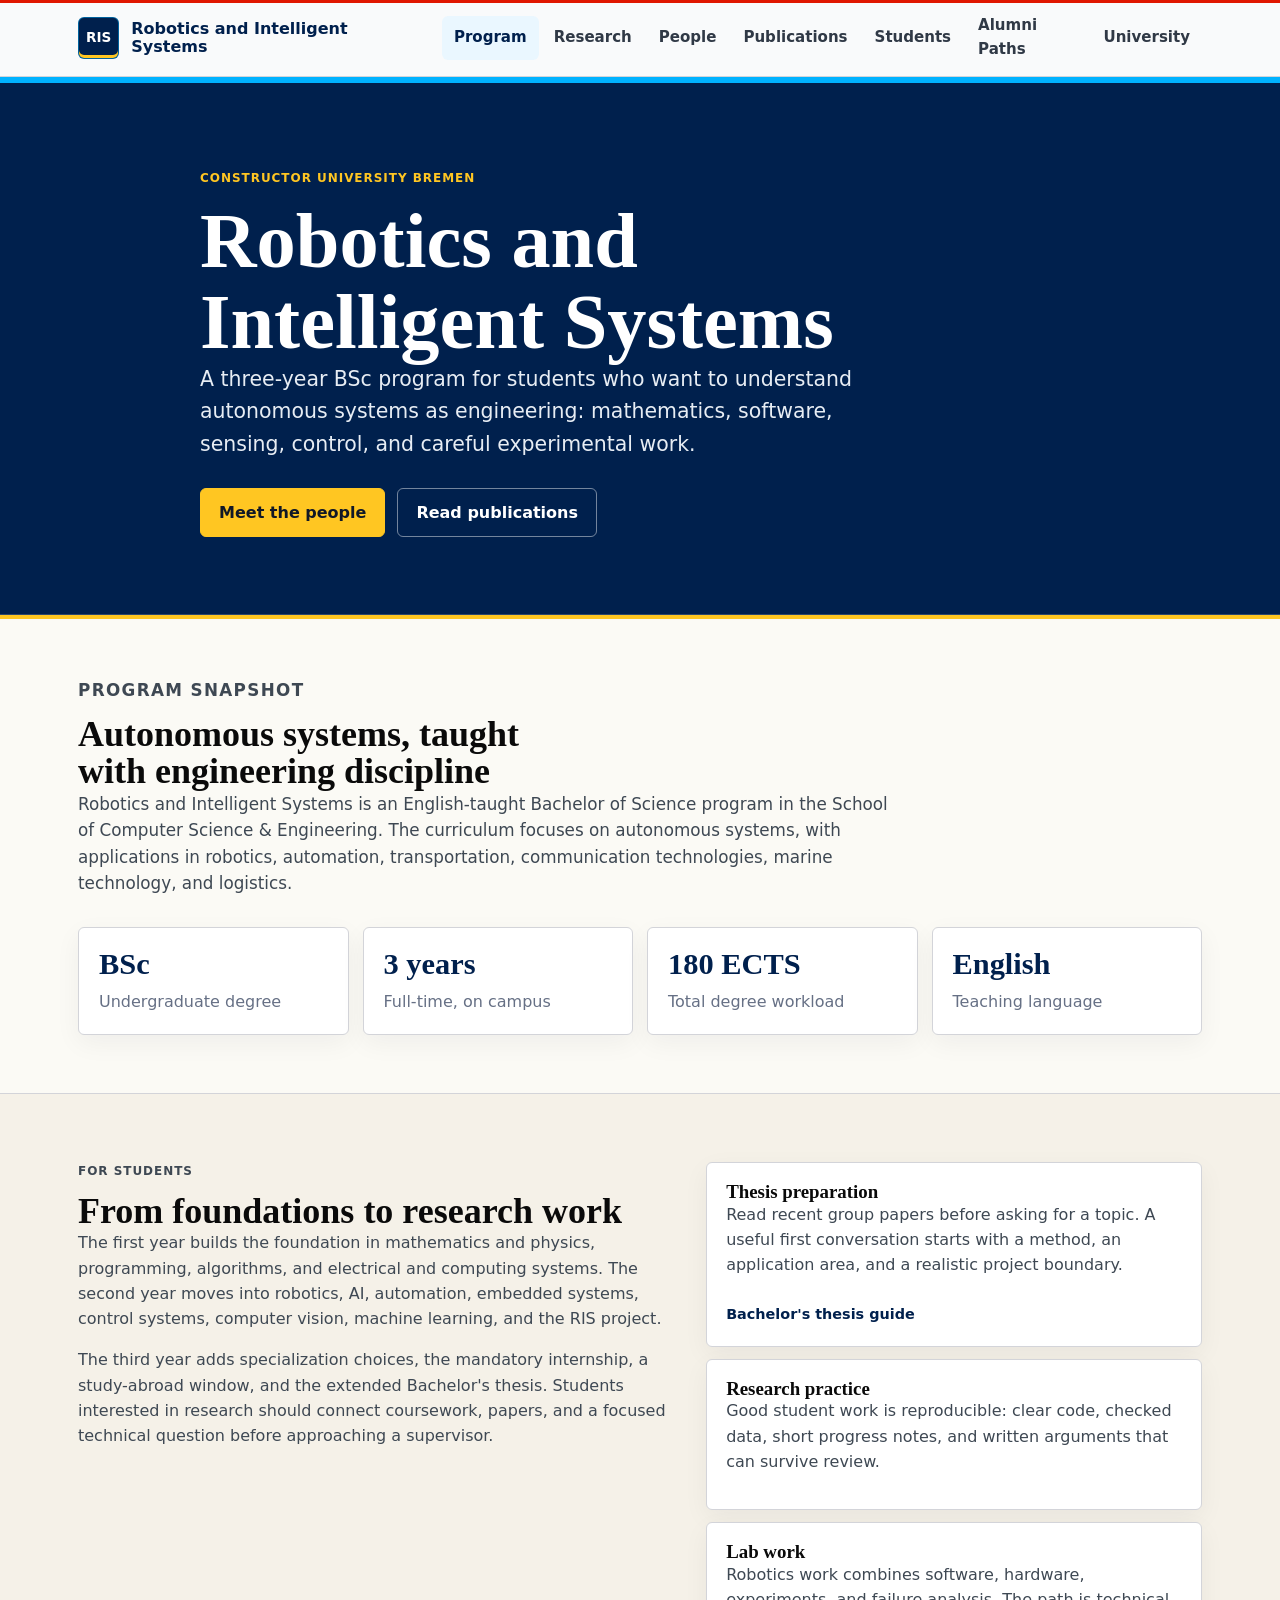
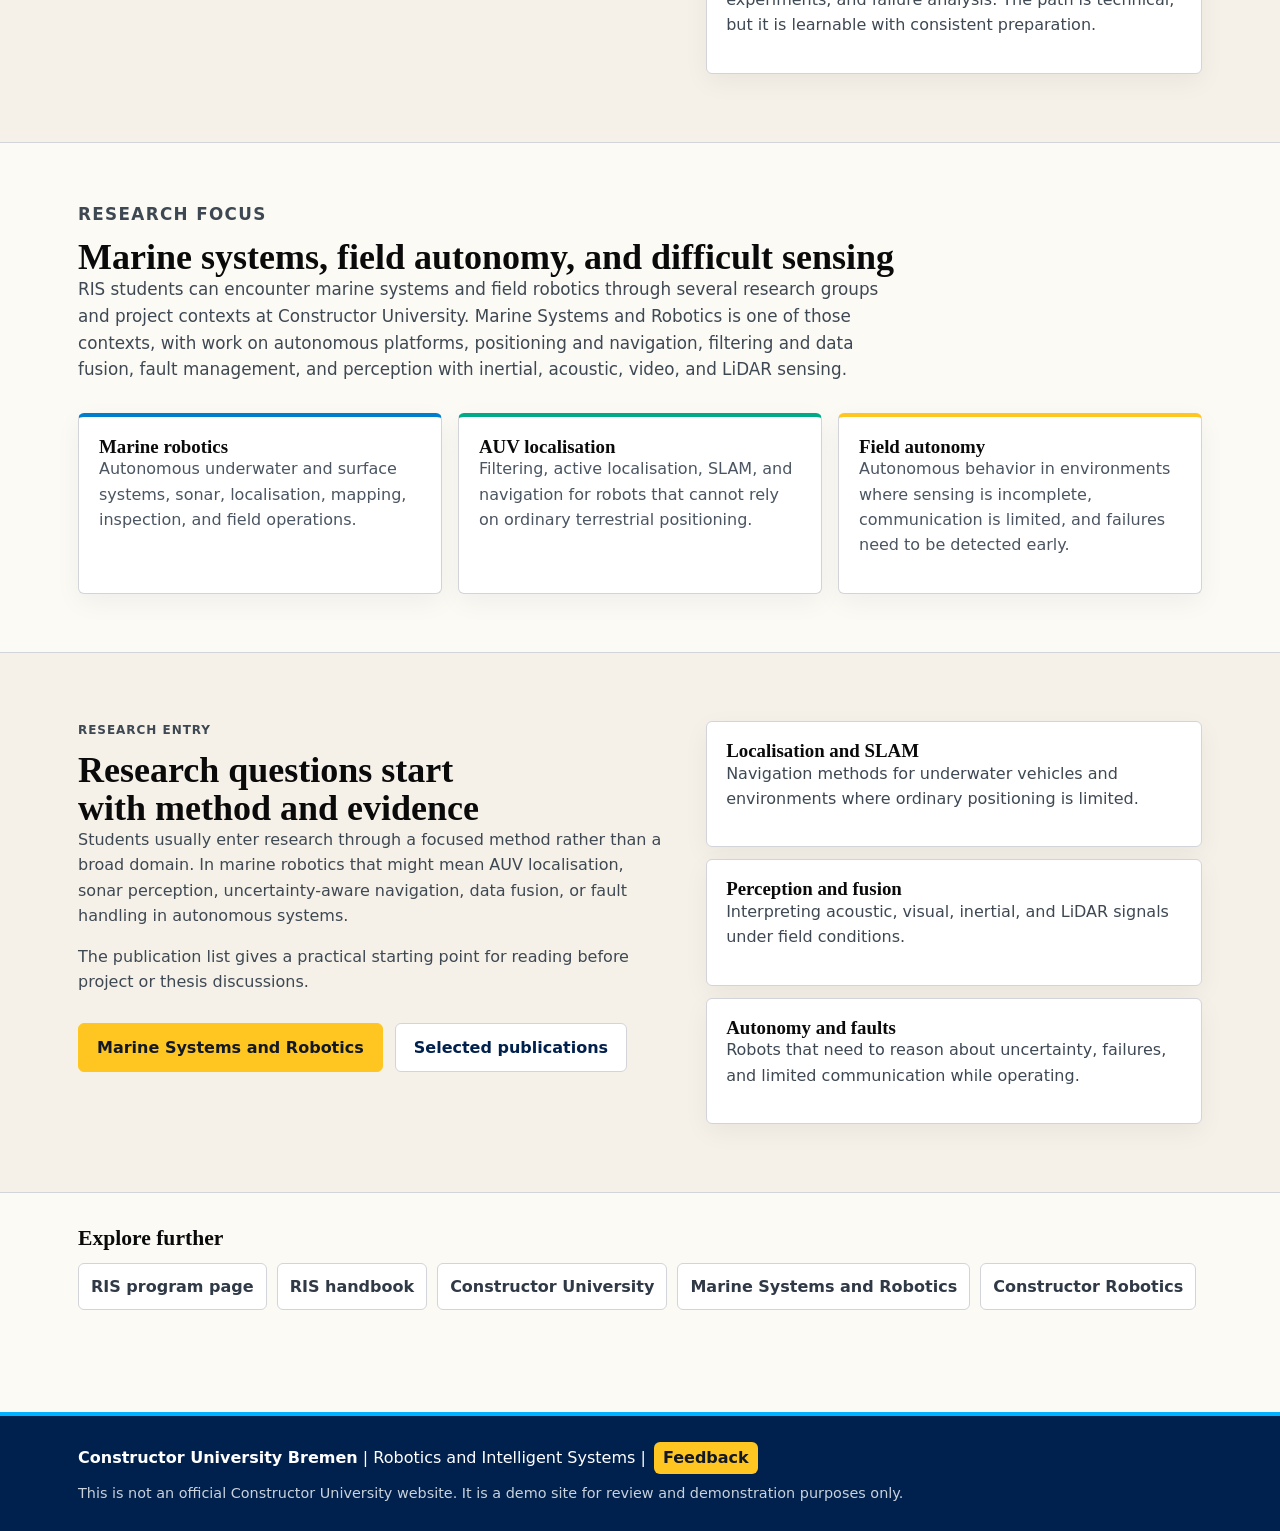
==== commit b42e4fd0: "Add site feedback page" ====
--- a/index.html
+++ b/index.html
@@ -163,7 +163,7 @@
 
 <footer class="site-footer" role="contentinfo">
   <div class="container footer-inner">
-    <p><strong><a href="https://constructor.university/" target="_blank" rel="noopener">Constructor University Bremen</a></strong> | Robotics and Intelligent Systems</p>
+    <p><strong><a href="https://constructor.university/" target="_blank" rel="noopener">Constructor University Bremen</a></strong> | Robotics and Intelligent Systems | <a class="footer-feedback-link" href="feedback.html">Feedback</a></p>
     <p class="site-disclaimer">This is not an official Constructor University website. It is a demo site for review and demonstration purposes only.</p>
   </div>
 </footer>
--- a/assets/css/styles.css
+++ b/assets/css/styles.css
@@ -413,6 +413,114 @@
   background:var(--navy);
   box-shadow:inset 0 -3px 0 var(--constructor-red);
 }
+.publication-tools{
+  display:grid;
+  grid-template-columns:auto minmax(220px,1fr) auto minmax(170px,220px);
+  gap:10px;
+  align-items:center;
+  margin:-4px 0 18px;
+}
+.publication-tools label{
+  color:var(--muted);
+  font-size:.75rem;
+  font-weight:840;
+  letter-spacing:.08em;
+  text-transform:uppercase;
+}
+.publication-search-field{
+  position:relative;
+  display:grid;
+  grid-template-columns:minmax(0,1fr) auto;
+  gap:8px;
+}
+.publication-search,
+.publication-sort{
+  width:100%;
+  min-height:42px;
+  border:1px solid var(--line);
+  border-radius:6px;
+  background:#fff;
+  color:var(--graphite);
+  font:inherit;
+  font-weight:650;
+  padding:9px 11px;
+}
+.publication-search:focus,
+.publication-sort:focus{
+  outline:3px solid #BFEAFF;
+  border-color:var(--blue);
+}
+.publication-search.is-active{
+  border-color:var(--navy);
+  box-shadow:inset 3px 0 0 var(--constructor-teal);
+}
+.publication-clear{
+  appearance:none;
+  min-height:42px;
+  border:1px solid var(--line);
+  border-radius:6px;
+  background:#fff;
+  color:var(--navy);
+  padding:9px 13px;
+  font-weight:790;
+  cursor:pointer;
+}
+.publication-clear:hover{
+  border-color:var(--navy);
+  background:#EAF7FF;
+}
+.publication-clear[hidden]{display:none}
+.publication-suggestions{
+  position:absolute;
+  z-index:25;
+  top:calc(100% + 6px);
+  left:0;
+  right:0;
+  display:grid;
+  gap:3px;
+  max-height:280px;
+  overflow:auto;
+  padding:6px;
+  border:1px solid var(--line);
+  border-radius:6px;
+  background:#fff;
+  box-shadow:var(--shadow);
+}
+.publication-suggestions[hidden]{display:none}
+.publication-suggestion{
+  appearance:none;
+  display:grid;
+  grid-template-columns:minmax(0,1fr) auto;
+  gap:12px;
+  align-items:center;
+  width:100%;
+  border:0;
+  border-radius:5px;
+  background:transparent;
+  color:var(--graphite);
+  padding:8px 9px;
+  text-align:left;
+  cursor:pointer;
+}
+.publication-suggestion span{
+  min-width:0;
+  overflow:hidden;
+  text-overflow:ellipsis;
+  white-space:nowrap;
+  font-weight:720;
+}
+.publication-suggestion small{
+  color:var(--muted);
+  font-size:.72rem;
+  font-weight:820;
+  letter-spacing:.06em;
+  text-transform:uppercase;
+}
+.publication-suggestion:hover,
+.publication-suggestion.is-active{
+  background:#EAF7FF;
+  color:var(--navy);
+}
 .pub-summary{
   margin:-6px 0 14px;
   color:#4A5561;
@@ -741,14 +849,11 @@
   border-bottom:1px solid var(--line);
 }
 .alumni-ledger .destination-list{
-  border-top:3px double var(--gold);
+  border-top:1px solid var(--line);
   background:linear-gradient(180deg,#FFFFFF 0,#FFFCF4 100%);
 }
 .alumni-ledger .destination-entry{
   padding:28px 22px;
-}
-.alumni-ledger .section-heading + .destination-year .destination-entry:first-child{
-  box-shadow:inset 4px 0 0 var(--constructor-yellow);
 }
 .destination-entry-placeholder{
   background:rgba(245,241,232,.62);
@@ -812,6 +917,35 @@
   color:#475467;
 }
 
+.feedback-layout{
+  display:grid;
+  grid-template-columns:minmax(0,1.12fr) minmax(280px,.88fr);
+  gap:18px;
+  align-items:stretch;
+}
+.feedback-panel{
+  border:1px solid var(--line);
+  border-left:5px solid var(--constructor-red);
+  border-radius:6px;
+  padding:28px;
+  background:#fff;
+  box-shadow:var(--shadow);
+}
+.feedback-panel p:not(.eyebrow),
+.feedback-side li{
+  color:#3E4853;
+}
+.feedback-primary .cta-row{
+  margin-top:22px;
+}
+.feedback-side h2{
+  margin-bottom:14px;
+  font-size:1.55rem;
+}
+.feedback-links{
+  align-content:start;
+}
+
 .site-footer{
   margin-top:44px;
   border-top:4px solid var(--constructor-sky);
@@ -822,10 +956,113 @@
 .site-footer p{margin:0}
 .site-footer a{color:#fff}
 .site-footer small{color:#C8D2DC}
+.site-footer .footer-feedback-link{
+  display:inline-flex;
+  margin-left:3px;
+  padding:2px 8px;
+  border:1px solid rgba(255,198,34,.62);
+  border-radius:6px;
+  color:#111827;
+  background:var(--constructor-yellow);
+  font-weight:800;
+}
+.site-footer .footer-feedback-link:hover{
+  background:#FFCC38;
+  text-decoration:none;
+}
 .site-footer .site-disclaimer{
   margin-top:8px;
   color:#C8D2DC;
   font-size:.9rem;
+}
+
+.runtime-panel{
+  position:fixed;
+  z-index:80;
+  right:24px;
+  bottom:24px;
+  width:min(360px,calc(100vw - 36px));
+  padding:17px 18px 16px;
+  border:1px solid rgba(255,255,255,.18);
+  border-left:5px solid var(--constructor-yellow);
+  border-radius:6px;
+  background:var(--constructor-navy-deep);
+  color:#fff;
+  box-shadow:0 18px 48px rgba(0,0,0,.24);
+  opacity:0;
+  transform:translateY(14px);
+  animation:runtime-panel-in .22s ease-out forwards;
+}
+.runtime-panel::before{
+  content:"";
+  position:absolute;
+  inset:-12px;
+  border:1px solid rgba(0,178,255,.38);
+  border-radius:10px;
+  pointer-events:none;
+  animation:runtime-scan 1.45s ease-out;
+}
+.runtime-panel strong{
+  display:block;
+  margin:0 0 10px;
+  color:var(--constructor-yellow);
+  font-family:Georgia,"Times New Roman",serif;
+  font-size:1.12rem;
+  line-height:1.1;
+}
+.runtime-panel p{
+  margin:0 0 6px;
+  color:#E7EDF4;
+  font-size:.94rem;
+  line-height:1.45;
+}
+.runtime-panel p:last-child{margin-bottom:0}
+.runtime-panel-close{
+  appearance:none;
+  margin-top:12px;
+  min-height:36px;
+  border:1px solid rgba(255,255,255,.28);
+  border-radius:6px;
+  background:transparent;
+  color:#fff;
+  padding:7px 11px;
+  font:inherit;
+  font-size:.86rem;
+  font-weight:780;
+  cursor:pointer;
+}
+.runtime-panel-close:hover,
+.runtime-panel-close:focus-visible{
+  background:rgba(255,255,255,.1);
+  outline:none;
+}
+.runtime-panel.is-closing{
+  animation:runtime-panel-out .18s ease-in forwards;
+}
+
+@keyframes runtime-panel-in{
+  to{
+    opacity:1;
+    transform:translateY(0);
+  }
+}
+
+@keyframes runtime-panel-out{
+  to{
+    opacity:0;
+    transform:translateY(10px);
+  }
+}
+
+@keyframes runtime-scan{
+  from{
+    opacity:.9;
+    transform:scale(.96);
+  }
+  to{
+    opacity:0;
+    transform:scale(1.08);
+  }
 }
 
 @media (max-width:920px){
@@ -862,8 +1099,13 @@
   .path-outlook,
   .destination-year,
   .thesis-check,
-  .thesis-download{
+  .thesis-download,
+  .feedback-layout{
     grid-template-columns:1fr;
+  }
+  .publication-tools{
+    grid-template-columns:1fr;
+    align-items:stretch;
   }
   .thesis-download .btn{justify-self:start}
   .thesis-framework{grid-template-columns:repeat(2,minmax(0,1fr))}
@@ -965,5 +1207,22 @@
   .destination-entry{gap:12px}
   .brand-mark{width:38px;height:38px}
   .brand-text{font-size:.92rem;max-width:178px}
+  .runtime-panel{
+    right:14px;
+    bottom:14px;
+    width:calc(100vw - 28px);
+  }
   .footer-inner{padding:24px var(--page-gutter)}
 }
+
+@media (prefers-reduced-motion:reduce){
+  .runtime-panel,
+  .runtime-panel::before,
+  .runtime-panel.is-closing{
+    animation:none;
+  }
+  .runtime-panel{
+    opacity:1;
+    transform:none;
+  }
+}
